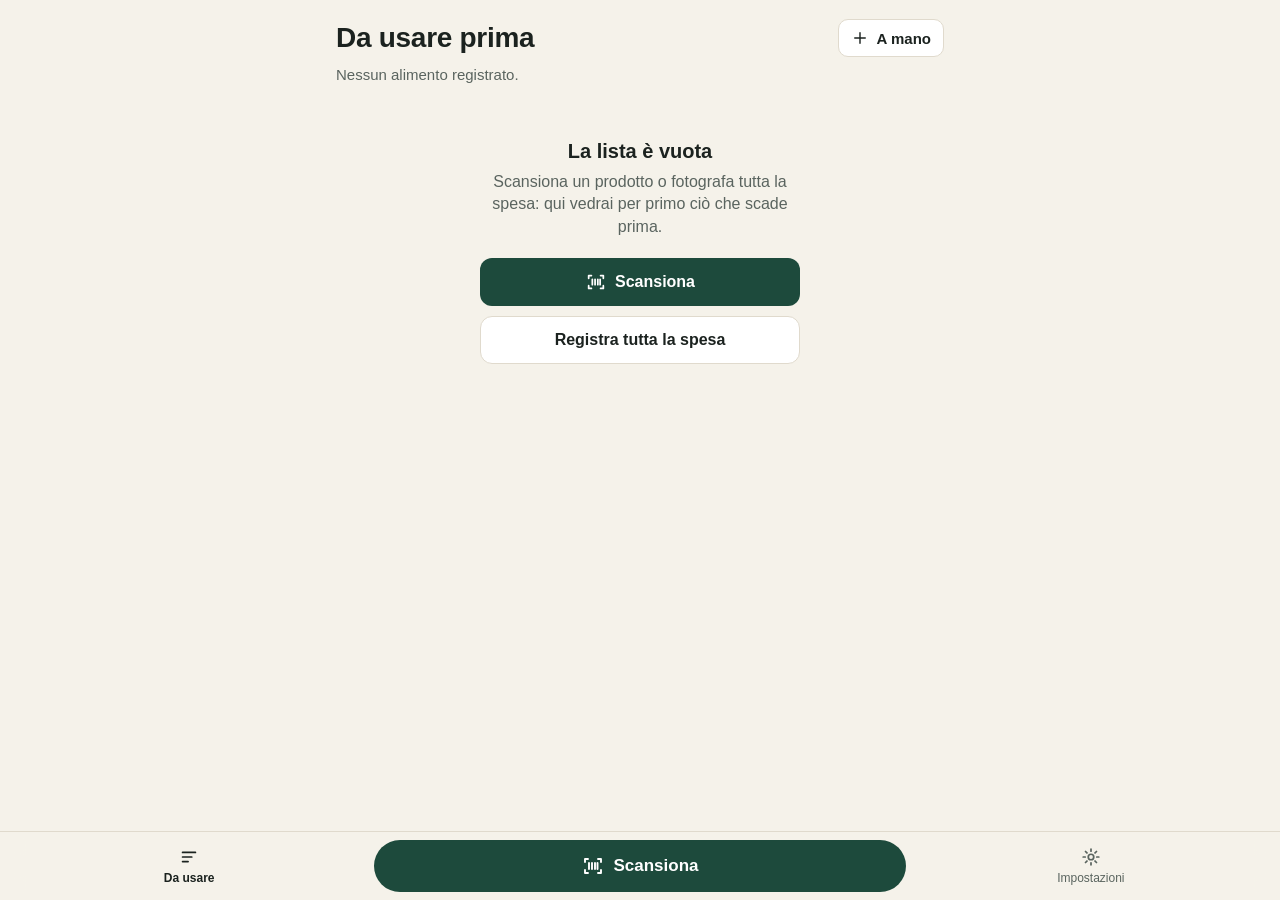
==== index.html @ 3508e8a2 "Turno: web app per le scadenze degli alimenti di casa PWA statica (HTML/CSS/JS, nessuna compilazione" ====
<!doctype html>
<html lang="it">
<head>
  <meta charset="utf-8">
  <meta name="viewport" content="width=device-width, initial-scale=1, viewport-fit=cover">
  <title>Turno</title>
  <meta name="description" content="Scadenze degli alimenti di casa: prima ciò che scade prima.">
  <meta name="theme-color" content="#f5f2ea" media="(prefers-color-scheme: light)">
  <meta name="theme-color" content="#141a17" media="(prefers-color-scheme: dark)">
  <meta name="apple-mobile-web-app-capable" content="yes">
  <meta name="mobile-web-app-capable" content="yes">
  <meta name="apple-mobile-web-app-status-bar-style" content="default">
  <meta name="apple-mobile-web-app-title" content="Turno">
  <meta name="format-detection" content="telephone=no">
  <link rel="manifest" href="manifest.webmanifest">
  <link rel="icon" href="icons/icon.svg" type="image/svg+xml">
  <link rel="icon" href="icons/favicon-64.png" type="image/png" sizes="64x64">
  <link rel="apple-touch-icon" href="icons/apple-touch-icon.png">
  <link rel="stylesheet" href="css/app.css">
  <script type="module" src="js/app.js"></script>
</head>
<body>
  <div id="net" class="net" hidden></div>
  <div id="update" class="update" role="status" hidden></div>
  <main id="view" class="view"></main>
  <nav id="tabbar" class="tabbar" aria-label="Navigazione"></nav>
  <div id="overlay" class="overlay"></div>
  <div id="toast" class="toast" aria-live="polite"></div>
  <noscript>Turno richiede JavaScript attivo.</noscript>
</body>
</html>
---- css/app.css ----
/* Turno — stile. Pochi colori, ognuno con un significato:
   rosso = scaduto / scade oggi · ambra = entro 3 giorni · verde = azioni · neutro = il resto. */
:root {
  --bg: #f5f2ea;
  --surface: #ffffff;
  --surface-2: #efebe1;
  --ink: #1b221f;
  --ink-2: #5a645f;
  --line: #e0dacd;
  --brand: #1d4a3c;
  --brand-hover: #163a2f;
  --brand-ink: #ffffff;
  --brand-soft: #e2ebe6;
  --red: #b3261e;
  --red-soft: #fbe8e6;
  --amber: #8a5200;
  --amber-soft: #fcefd5;
  --mark: #f0a24a;
  --radius: 14px;
  --tap: 48px;
  --safe-t: env(safe-area-inset-top, 0px);
  --safe-b: env(safe-area-inset-bottom, 0px);
  --tabbar-h: calc(68px + var(--safe-b));
  color-scheme: light dark;
}
@media (prefers-color-scheme: dark) {
  :root {
    --bg: #141a17; --surface: #1d2421; --surface-2: #252e2a; --ink: #eef1ee; --ink-2: #a7b2ac; --line: #33403a;
    --brand: #7cc4a6; --brand-hover: #95d4b9; --brand-ink: #0f1a15; --brand-soft: #22342c;
    --red: #ff8a7f; --red-soft: #3a1f1c; --amber: #f2b45c; --amber-soft: #3a2c14;
  }
}

* { box-sizing: border-box; }
html { -webkit-text-size-adjust: 100%; }
body {
  margin: 0; background: var(--bg); color: var(--ink);
  font: 16px/1.4 -apple-system, BlinkMacSystemFont, "SF Pro Text", "Segoe UI", Roboto, "Helvetica Neue", Arial, sans-serif;
  -webkit-tap-highlight-color: transparent;
  overscroll-behavior-y: none;
}
button, input, select { font: inherit; color: inherit; }
button { cursor: pointer; }
a { color: inherit; }
[hidden] { display: none !important; }
.ic { width: 22px; height: 22px; fill: none; stroke: currentColor; stroke-width: 1.9; stroke-linecap: round; stroke-linejoin: round; flex: none; }
.muted { color: var(--ink-2); }
.small { font-size: 14px; }
em { font-style: normal; color: var(--ink-2); }

/* ---------- Struttura ---------- */
.view { min-height: 100dvh; padding: calc(var(--safe-t) + 8px) 16px calc(var(--tabbar-h) + 24px); max-width: 640px; margin: 0 auto; }
body.is-full .view { padding: 0; max-width: none; }
body.is-full .tabbar { display: none; }

.top { padding: 8px 0 4px; }
.top-row { display: flex; align-items: center; gap: 8px; min-height: 44px; }
.top h1 { font-size: 28px; line-height: 1.15; margin: 0; flex: 1; letter-spacing: -0.01em; }
.summary { margin: 4px 0 0; color: var(--ink-2); font-size: 15px; }

.net { position: fixed; top: calc(var(--safe-t) + 6px); right: 12px; z-index: 50; background: var(--ink); color: var(--bg); font-size: 12px; font-weight: 600; padding: 3px 10px; border-radius: 99px; }
.update { position: fixed; left: 12px; right: 12px; bottom: calc(var(--tabbar-h) + 10px); z-index: 40; display: flex; gap: 12px; align-items: center; justify-content: space-between; background: var(--surface); border: 1px solid var(--line); border-radius: var(--radius); padding: 10px 12px; box-shadow: 0 6px 24px rgb(0 0 0 / .12); }

/* ---------- Barra in basso: Scansiona al centro, raggiungibile con il pollice ---------- */
.tabbar {
  position: fixed; left: 0; right: 0; bottom: 0; z-index: 20;
  display: grid; grid-template-columns: 1fr 1.5fr 1fr; align-items: center; gap: 8px;
  padding: 8px 12px calc(8px + var(--safe-b));
  background: var(--bg);
  background: color-mix(in srgb, var(--bg) 92%, transparent);
  -webkit-backdrop-filter: blur(12px); backdrop-filter: blur(12px);
  border-top: 1px solid var(--line);
}
.tab { display: flex; flex-direction: column; align-items: center; gap: 2px; text-decoration: none; font-size: 12px; color: var(--ink-2); min-height: var(--tap); justify-content: center; border-radius: 12px; }
.tab[aria-current="page"] { color: var(--ink); font-weight: 600; }
.tab-scan { flex-direction: row; gap: 8px; background: var(--brand); color: var(--brand-ink) !important; font-size: 17px; font-weight: 650; min-height: 52px; border-radius: 99px; }
.tab-scan .ic { width: 24px; height: 24px; }

/* ---------- Pulsanti ---------- */
.btn { display: inline-flex; align-items: center; justify-content: center; gap: 8px; min-height: var(--tap); padding: 0 18px; border-radius: 12px; border: 1px solid transparent; font-weight: 600; text-decoration: none; background: none; }
.btn-primary { background: var(--brand); color: var(--brand-ink); }
.btn-primary:active { background: var(--brand-hover); }
.btn-ghost { background: var(--surface); border-color: var(--line); color: var(--ink); }
.btn-danger { background: var(--red); color: #fff; }
.btn-danger-text { color: var(--red); }
.btn-small { min-height: 38px; padding: 0 12px; font-size: 15px; border-radius: 10px; }
.btn-small .ic { width: 18px; height: 18px; }
.btn-block { width: 100%; }
.btn:disabled { opacity: .45; }
.btn-row { display: flex; gap: 8px; flex-wrap: wrap; }
.icon-btn { width: 44px; height: 44px; display: inline-grid; place-items: center; border-radius: 12px; border: 0; background: none; flex: none; }
.icon-btn.on-dark { color: #fff; background: rgb(0 0 0 / .35); }

.chip { display: inline-flex; align-items: center; gap: 6px; min-height: 38px; padding: 0 14px; border-radius: 99px; border: 1px solid var(--line); background: var(--surface); font-size: 15px; white-space: nowrap; }
.chip[aria-selected="true"], .chip[aria-pressed="true"] { background: var(--ink); color: var(--bg); border-color: var(--ink); }
.chip-n { font-size: 12px; opacity: .7; font-variant-numeric: tabular-nums; }
.chip-sm { min-height: 32px; padding: 0 12px; font-size: 14px; }
.chips { display: flex; gap: 8px; overflow-x: auto; padding: 2px 0 4px; scrollbar-width: none; }
.chips::-webkit-scrollbar { display: none; }
.chips-sub { padding-top: 0; align-items: center; }
.chips-label { font-size: 13px; color: var(--ink-2); }

/* ---------- Banner e ricerca ---------- */
.banners { display: grid; gap: 8px; margin: 12px 0 4px; }
.banners:empty { display: none; }
.banner { display: flex; align-items: center; justify-content: space-between; gap: 12px; min-height: 52px; padding: 10px 14px; border-radius: var(--radius); border: 1.5px dashed var(--ink-2); background: var(--surface); text-align: left; }
.banner-strong { border: 1.5px solid var(--brand); background: var(--brand-soft); }
.banner-go { font-weight: 650; color: var(--brand); white-space: nowrap; }
.tools { position: sticky; top: 0; z-index: 5; background: var(--bg); padding: calc(var(--safe-t) * 0) 0 4px; margin: 8px -16px 0; padding-left: 16px; padding-right: 16px; }
.search { display: flex; align-items: center; gap: 8px; background: var(--surface); border: 1px solid var(--line); border-radius: 12px; padding: 0 12px; margin: 4px 0 8px; }
.search .ic { color: var(--ink-2); width: 20px; height: 20px; }
.search-in { border: 0 !important; background: none !important; padding-left: 0 !important; }

/* ---------- Lista ---------- */
.sec { margin-top: 14px; }
.sec-title { font-size: 13px; text-transform: uppercase; letter-spacing: .06em; color: var(--ink-2); margin: 0 0 6px 2px; display: flex; gap: 8px; align-items: baseline; }
.sec-n { font-variant-numeric: tabular-nums; font-weight: 500; }
.sec-expired .sec-title, .sec-today .sec-title { color: var(--red); }
.sec-soon .sec-title { color: var(--amber); }
.rows { list-style: none; margin: 0; padding: 0; display: grid; gap: 6px; }
.row { display: flex; align-items: stretch; background: var(--surface); border-radius: var(--radius); border: 1px solid var(--line); overflow: hidden; position: relative; }
.row::before { content: ""; position: absolute; left: 0; top: 0; bottom: 0; width: 4px; background: transparent; }
.lv-expired::before, .lv-today::before { background: var(--red); }
.lv-soon::before { background: var(--mark); }
.row-main { flex: 1; display: flex; gap: 12px; align-items: center; padding: 10px 6px 10px 14px; text-decoration: none; min-width: 0; min-height: 64px; }
.when { width: 74px; flex: none; display: flex; flex-direction: column; line-height: 1.15; }
.when-big { font-weight: 700; font-size: 16px; font-variant-numeric: tabular-nums; }
.when-small { font-size: 13px; color: var(--ink-2); font-variant-numeric: tabular-nums; }
.lv-expired .when-big, .lv-today .when-big { color: var(--red); }
.lv-soon .when-big { color: var(--amber); }
.lv-none .when-big { color: var(--ink-2); }
.what { display: flex; flex-direction: column; min-width: 0; gap: 2px; flex: 1; }
.name { font-weight: 600; font-size: 17px; overflow: hidden; text-overflow: ellipsis; white-space: nowrap; }
.meta { font-size: 13px; color: var(--ink-2); overflow: hidden; text-overflow: ellipsis; white-space: nowrap; }
.tag { align-self: flex-start; font-size: 12px; font-weight: 600; border-radius: 6px; padding: 1px 6px; margin-top: 2px; }
.tag-todo { border: 1px dashed var(--ink-2); color: var(--ink-2); }
.is-incomplete { border-style: dashed; }
.eat { flex: none; width: 74px; display: flex; flex-direction: column; align-items: center; justify-content: center; gap: 2px; border: 0; border-left: 1px solid var(--line); background: var(--surface); color: var(--brand); font-size: 11px; font-weight: 650; }
.eat .ic { width: 24px; height: 24px; }
.eat:active { background: var(--brand-soft); }
.eat:disabled { opacity: .4; }
.eat-alt { width: 84px; }

.empty { text-align: center; padding: 48px 16px; }
.empty-title { font-size: 20px; font-weight: 700; margin: 0 0 6px; }
.empty-text { color: var(--ink-2); margin: 0 auto 20px; max-width: 34ch; }
.empty-text.pad { padding: 24px 0; }
.empty-actions { display: grid; gap: 10px; max-width: 320px; margin: 0 auto; }
.hint { color: var(--ink-2); font-size: 14px; margin: 10px 2px; }

/* ---------- Moduli ---------- */
.page { display: grid; gap: 14px; margin-top: 8px; }
.form { display: grid; gap: 16px; }
.form-compact { gap: 12px; }
.field { display: grid; gap: 6px; }
.field-row { display: flex; gap: 12px; align-items: end; }
.grow { flex: 1; display: grid; gap: 6px; min-width: 0; }
.flabel { font-size: 13px; font-weight: 600; color: var(--ink-2); text-transform: uppercase; letter-spacing: .04em; }
.in { width: 100%; min-height: var(--tap); border: 1px solid var(--line); border-radius: 12px; background: var(--surface); padding: 0 12px; font-size: 17px; }
.in:focus, .dp-in:focus { outline: 2px solid var(--brand); outline-offset: 1px; border-color: transparent; }
.in-sm { font-size: 16px; }
.in-xs { width: 64px; text-align: center; font-size: 17px; }
.in-big { font-size: 24px; letter-spacing: .04em; font-variant-numeric: tabular-nums; text-align: center; }
.in-row { min-height: 40px; border-color: transparent; background: none; padding: 0; font-weight: 600; }
.in-row:focus { background: var(--surface-2); padding: 0 8px; }
select.in { appearance: none; -webkit-appearance: none; padding-right: 28px; background-image: linear-gradient(45deg, transparent 50%, var(--ink-2) 50%), linear-gradient(135deg, var(--ink-2) 50%, transparent 50%); background-position: calc(100% - 16px) 50%, calc(100% - 11px) 50%; background-size: 5px 5px; background-repeat: no-repeat; width: auto; }
.form-err { color: var(--red); font-size: 14px; margin: 0; min-height: 0; }
.form-err:empty { display: none; }

.datef { border: 0; padding: 0; margin: 0; display: grid; gap: 8px; min-width: 0; }
.datef legend { padding: 0; margin-bottom: 6px; }
.dparts { display: flex; align-items: flex-end; gap: 6px; }
.dp { display: grid; gap: 2px; }
.dp-lab { font-size: 12px; color: var(--ink-2); text-align: center; }
.dp-in { width: 3.4ch; min-height: 56px; border: 1.5px solid var(--line); border-radius: 12px; background: var(--surface); text-align: center; font-size: 26px; font-weight: 650; font-variant-numeric: tabular-nums; padding: 0; box-sizing: content-box; padding: 0 8px; }
.dp-y { width: 4.4ch; }
.dp-sep { font-size: 24px; color: var(--ink-2); padding-bottom: 12px; }
.from-ocr .dp-in { border-color: var(--brand); background: var(--brand-soft); }
.has-error .dp-in { border-color: var(--red); }
.is-nodate .dparts { opacity: .4; }
.dnote { margin: 0; font-size: 14px; color: var(--ink-2); }
.dnote.is-error { color: var(--red); font-weight: 600; }
.dnote.is-warn { color: var(--amber); font-weight: 600; }
.row-end { display: flex; justify-content: flex-end; }
.row-start { display: flex; }
.chip-toggle[aria-pressed="true"] { background: var(--ink); color: var(--bg); }

.seg { display: flex; background: var(--surface-2); border-radius: 12px; padding: 3px; gap: 3px; }
.seg-btn { flex: 1; min-height: 42px; border: 0; border-radius: 9px; background: none; font-size: 15px; font-weight: 600; color: var(--ink-2); padding: 0 6px; }
.seg-btn[aria-checked="true"] { background: var(--surface); color: var(--ink); box-shadow: 0 1px 3px rgb(0 0 0 / .12); }
.seg.is-disabled { opacity: .5; pointer-events: none; }

.qty { display: flex; align-items: center; border: 1px solid var(--line); border-radius: 12px; background: var(--surface); }
.qty-btn { width: 44px; height: 46px; border: 0; background: none; display: grid; place-items: center; }
.qty-val { min-width: 2ch; text-align: center; font-weight: 700; font-size: 18px; font-variant-numeric: tabular-nums; }
.openbox { display: grid; gap: 10px; margin-top: 10px; }
.inline { display: flex; align-items: center; gap: 8px; flex-wrap: wrap; }
.inline .in-sm { width: auto; }
.page-actions { position: sticky; bottom: calc(var(--tabbar-h) + 8px); display: grid; gap: 8px; margin-top: 18px; padding-top: 8px; background: linear-gradient(transparent, var(--bg) 30%); }
.page-more { display: grid; gap: 8px; margin-top: 24px; }
.page-more .btn { justify-content: flex-start; }

/* ---------- Impostazioni ---------- */
.card { background: var(--surface); border: 1px solid var(--line); border-radius: var(--radius); padding: 14px; margin-top: 14px; display: grid; gap: 10px; }
.card-title { font-size: 17px; margin: 0; }
.card p { margin: 0; }
.set-row { display: flex; justify-content: space-between; align-items: center; gap: 12px; min-height: 44px; }
.set-name { font-weight: 600; }
.set-side { display: flex; align-items: center; gap: 8px; flex: none; }
.res-status { font-size: 14px; font-weight: 600; }
.st-ready { color: var(--brand); }
.st-error { color: var(--red); }
.switch { width: 24px; height: 24px; accent-color: var(--brand); }
.stats { display: grid; grid-template-columns: 1fr auto; gap: 4px 12px; margin: 0; font-size: 15px; }
.stats dd { margin: 0; font-weight: 650; text-align: right; font-variant-numeric: tabular-nums; }

/* ---------- Toast e sheet ---------- */
.toast { position: fixed; left: 12px; right: 12px; bottom: calc(var(--tabbar-h) + 10px); z-index: 80; display: flex; justify-content: center; pointer-events: none; opacity: 0; visibility: hidden; transform: translateY(8px); transition: opacity .15s, transform .15s, visibility 0s .15s; }
body.is-full .toast { bottom: auto; top: calc(var(--safe-t) + 64px); transform: translateY(-8px); }
body.is-full .toast.show { transform: none; }
.toast.show { opacity: 1; visibility: visible; transform: none; transition: opacity .15s, transform .15s; }
.toast-box { pointer-events: auto; display: flex; align-items: center; gap: 12px; background: var(--ink); color: var(--bg); border-radius: 14px; padding: 6px 6px 6px 16px; min-height: 52px; max-width: 520px; width: 100%; box-shadow: 0 8px 28px rgb(0 0 0 / .25); }
.toast-msg { flex: 1; font-size: 15px; }
.toast-act { min-height: 42px; padding: 0 14px; border: 0; border-radius: 10px; background: var(--bg); color: var(--ink); font-weight: 700; }

.overlay { position: fixed; inset: 0; z-index: 60; pointer-events: none; }
.sheet-wrap { position: absolute; inset: 0; pointer-events: auto; }
.sheet-backdrop { position: absolute; inset: 0; background: rgb(0 0 0 / .35); opacity: 0; transition: opacity .16s; }
.sheet { position: absolute; left: 0; right: 0; bottom: 0; max-height: 88dvh; overflow-y: auto; -webkit-overflow-scrolling: touch;
  background: var(--bg); color: var(--ink); border-radius: 20px 20px 0 0; padding: 16px 16px calc(16px + var(--safe-b));
  transform: translateY(24px); opacity: 0; transition: transform .16s ease-out, opacity .16s; max-width: 640px; margin: 0 auto; display: grid; gap: 12px; }
.sheet-tall { max-height: 92dvh; }
.sheet-wrap.open .sheet-backdrop { opacity: 1; }
.sheet-wrap.open .sheet { transform: none; opacity: 1; }
.sheet-wrap.closing .sheet { transform: translateY(24px); opacity: 0; }
.sheet-wrap.closing .sheet-backdrop { opacity: 0; }
.sheet-head { display: flex; align-items: center; gap: 8px; }
.sheet-title { font-size: 20px; margin: 0; flex: 1; }
.sheet-text { margin: 0; color: var(--ink-2); }
.sheet-actions { display: grid; gap: 8px; margin-top: 4px; }
.sheet-actions.sticky { position: sticky; bottom: calc(-16px - var(--safe-b)); background: var(--bg); padding: 8px 0 calc(8px + var(--safe-b)); margin-bottom: calc(-16px - var(--safe-b)); }

.choices { display: grid; gap: 8px; }
.choice { display: grid; grid-template-columns: auto 1fr; gap: 2px 12px; text-align: left; padding: 12px 14px; border-radius: var(--radius); border: 1.5px solid var(--line); background: var(--surface); }
.choice.is-top { border-color: var(--brand); }
.choice-date { font-size: 22px; font-weight: 700; font-variant-numeric: tabular-nums; grid-row: span 2; align-self: center; }
.choice-kind { font-weight: 600; }
.choice-ctx { font: 13px/1.3 ui-monospace, "SF Mono", Menlo, monospace; color: var(--ink-2); overflow-wrap: anywhere; }

/* ---------- Scanner ---------- */
.scanner { position: fixed; inset: 0; background: #000; color: #fff; z-index: 30; overflow: hidden; }
.scan-stage { position: absolute; inset: 0; }
.scan-video, .scan-still { position: absolute; inset: 0; width: 100%; height: 100%; object-fit: cover; }
.scan-still { background: #000; }
.scan-frame { position: absolute; left: 50%; top: 42%; transform: translate(-50%, -50%); border-radius: 16px; box-shadow: 0 0 0 200vmax rgb(0 0 0 / .45); border: 2.5px solid #fff; transition: width .2s, height .2s; }
.scan-frame[data-mode="barcode"] { width: min(80vw, 360px); height: 150px; }
.scan-frame[data-mode="date"] { width: min(88vw, 420px); height: 96px; border-color: var(--mark); }
.scan-frame[data-mode="photo"] { width: calc(100vw - 32px); height: 64dvh; top: 46%; box-shadow: 0 0 0 200vmax rgb(0 0 0 / .2); border-style: dashed; border-color: rgb(255 255 255 / .7); }
.scan-line { position: absolute; left: 10%; right: 10%; top: 50%; height: 2px; background: rgb(255 255 255 / .6); }
.scan-frame[data-mode="date"] .scan-line, .scan-frame[data-mode="photo"] .scan-line { display: none; }
.scan-top { position: absolute; top: 0; left: 0; right: 0; padding: calc(var(--safe-t) + 8px) 10px 8px; display: flex; align-items: flex-start; gap: 8px; background: linear-gradient(rgb(0 0 0 / .55), transparent); }
.scan-title { flex: 1; min-width: 0; padding-top: 4px; }
.steps { display: flex; gap: 8px; align-items: center; font-size: 15px; flex-wrap: wrap; }
.step { opacity: .6; font-weight: 600; }
.step.is-on { opacity: 1; background: rgb(255 255 255 / .18); padding: 3px 10px; border-radius: 99px; }
.step-sep { opacity: .5; }
.step-count { margin-left: auto; font-size: 13px; opacity: .85; }
.prod-chip { display: grid; gap: 2px; }
.prod-name { font-weight: 700; font-size: 17px; overflow: hidden; text-overflow: ellipsis; white-space: nowrap; }
.prod-note { font-size: 13px; opacity: .85; }
.qhead { display: grid; gap: 8px; }
.qbar { height: 4px; background: rgb(255 255 255 / .25); border-radius: 4px; overflow: hidden; }
.qbar span { display: block; height: 100%; background: var(--mark); }
.qline { display: flex; align-items: center; gap: 10px; min-width: 0; }
.qpos { font-variant-numeric: tabular-nums; opacity: .85; flex: none; }
.qline .prod-name { flex: 1; min-width: 0; }
.scan-mid { position: absolute; left: 16px; right: 16px; top: calc(42% + 90px); display: grid; gap: 8px; justify-items: center; text-align: center; pointer-events: none; }
.scan-msg { font-size: 16px; font-weight: 600; text-shadow: 0 1px 4px rgb(0 0 0 / .7); max-width: 34ch; }
.scan-msg.is-warn { background: rgb(0 0 0 / .6); padding: 8px 12px; border-radius: 12px; color: #ffd79a; }
.scan-msg.is-ok { color: #b8f0d4; }
.scan-msg.is-busy::after { content: ""; display: inline-block; width: 12px; height: 12px; margin-left: 8px; border: 2px solid #fff; border-right-color: transparent; border-radius: 50%; animation: spin .8s linear infinite; vertical-align: -1px; }
@keyframes spin { to { transform: rotate(360deg); } }
.res-pill { font-size: 13px; background: rgb(0 0 0 / .6); padding: 4px 10px; border-radius: 99px; }
.res-pill.is-warn { color: #ffd79a; }
.scan-bottom { position: absolute; left: 0; right: 0; bottom: 0; padding: 16px 12px calc(16px + var(--safe-b)); background: linear-gradient(transparent, rgb(0 0 0 / .65) 35%); }
.scan-actions { display: flex; align-items: center; justify-content: space-between; gap: 10px; flex-wrap: wrap; }
.scan-actions:has(> .shutter) { display: grid; grid-template-columns: 1fr auto 1fr; }
.scan-actions:has(> .shutter) > .pill:first-child { justify-self: start; }
.scan-actions:has(> .shutter) > .pill:last-of-type { justify-self: end; }
.pill { display: inline-flex; align-items: center; gap: 6px; min-height: 46px; padding: 0 14px; border-radius: 99px; border: 0; background: rgb(255 255 255 / .16); color: #fff; font-weight: 600; font-size: 15px; -webkit-backdrop-filter: blur(8px); backdrop-filter: blur(8px); }
.pill .ic { width: 20px; height: 20px; }
.pill-primary { background: #fff; color: #111; }
.pill-sm { min-height: 32px; padding: 0 12px; font-size: 14px; flex: none; }
.shutter { width: 78px; height: 78px; border-radius: 50%; border: 4px solid #fff; background: none; padding: 5px; display: grid; }
.shutter span { border-radius: 50%; background: #fff; }
.shutter:active span { transform: scale(.92); }
.shutter:disabled { opacity: .35; }
.shutter.is-busy span { background: var(--mark); animation: pulse 1s ease-in-out infinite; }
@keyframes pulse { 50% { opacity: .5; } }
.scan-fallback { position: absolute; left: 20px; right: 20px; top: 28%; text-align: center; display: grid; gap: 8px; }
.fb-title { font-size: 20px; font-weight: 700; margin: 0; }
.fb-text { margin: 0; opacity: .85; }
.scan-overlay { position: absolute; inset: 0; pointer-events: none; z-index: 5; }
.scan-overlay .sheet { color: var(--ink); }
.fs-host { position: fixed; inset: 0; z-index: 35; }

/* ---------- Spesa intera ---------- */
.photo-wrap { position: relative; margin: 10px 0 0; border-radius: var(--radius); overflow: hidden; background: #000; }
.photo-wrap img { display: block; width: 100%; max-height: 42dvh; object-fit: contain; }
.mark { position: absolute; transform: translate(-50%, -50%); min-width: 26px; height: 26px; padding: 0 6px; border-radius: 99px; background: var(--mark); color: #111; font-weight: 800; font-size: 14px; display: grid; place-items: center; box-shadow: 0 0 0 2px #111; }
.mark.is-sel { background: #fff; }
.rows-batch { margin-bottom: 12px; }
.brow { align-items: center; padding: 6px 4px 6px 8px; gap: 8px; }
.sel { width: 40px; height: 40px; border-radius: 10px; border: 2px solid var(--line); background: var(--surface); display: grid; place-items: center; flex: none; font-weight: 800; font-variant-numeric: tabular-nums; }
.sel[aria-checked="true"] { background: var(--ink); color: var(--bg); border-color: var(--ink); }
.brow.is-sel { border-color: var(--ink); }
.add-row { display: flex; gap: 8px; flex-wrap: wrap; margin-bottom: 16px; }
.footer-bar { position: sticky; bottom: 0; margin: 0 -16px; padding: 12px 16px calc(12px + var(--safe-b)); background: var(--bg); border-top: 1px solid var(--line); display: grid; gap: 10px; }
.assign { display: grid; gap: 6px; }
.assign-head { display: flex; justify-content: space-between; align-items: center; }
.sel-info { font-weight: 600; font-size: 15px; }
.assign-label { font-size: 13px; color: var(--ink-2); }
body.is-full .view > .top, body.is-full .view > .hint, body.is-full .view > .rows, body.is-full .view > .add-row, body.is-full .view > .photo-wrap, body.is-full .view > .done { margin-left: 16px; margin-right: 16px; }
body.is-full .view > .top { padding-top: calc(var(--safe-t) + 8px); }
body.is-full .view > .footer-bar { margin: 0; }
.done { text-align: center; padding: calc(var(--safe-t) + 64px) 16px 32px; }
.done h1 { margin: 0 0 8px; }

@media (prefers-reduced-motion: reduce) { * { transition: none !important; animation: none !important; } }
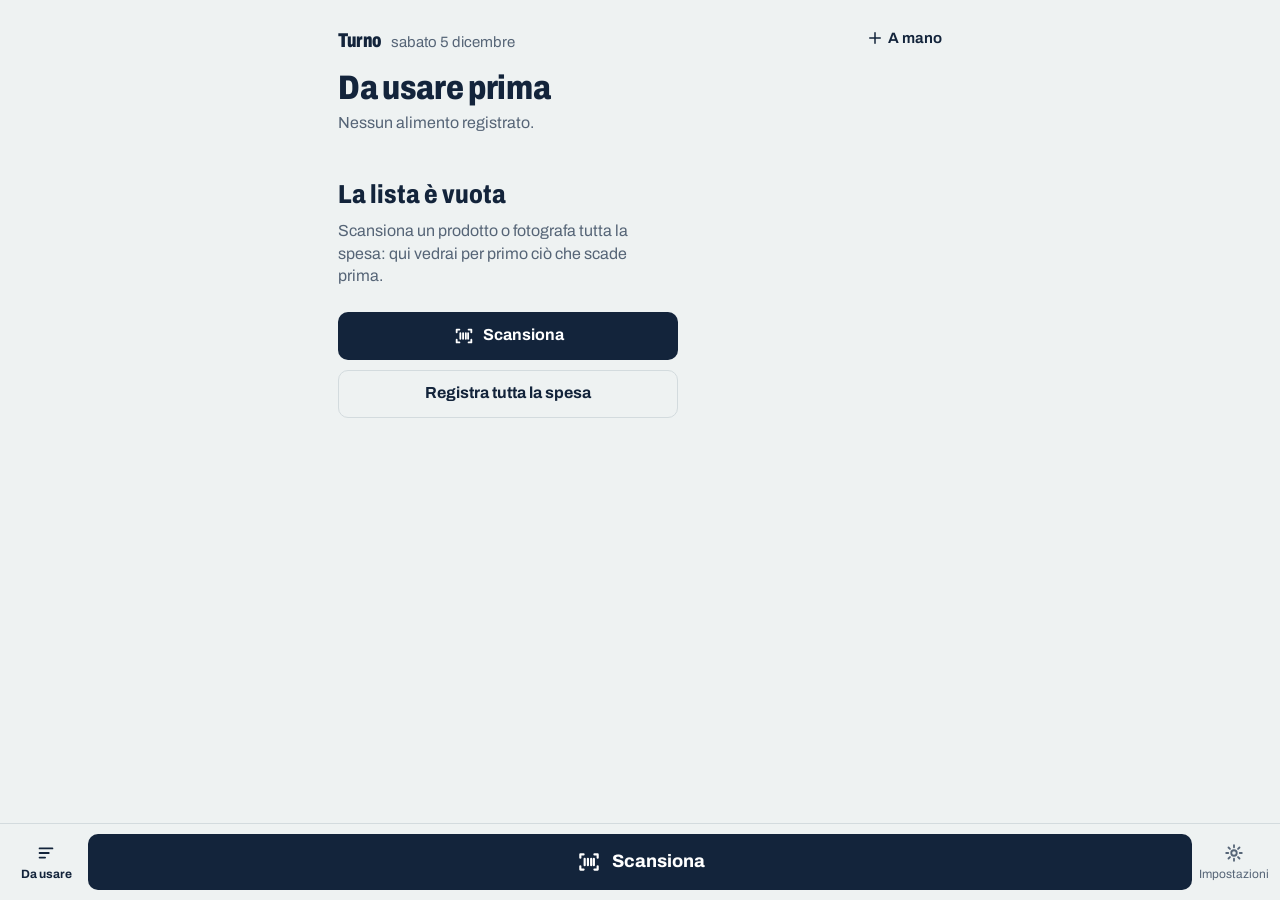
==== commit c9704b52: "Lettura date più affidabile e nuova identità visiva OCR: ogni foto viene letta con più filtri (contr" ====
--- a/index.html
+++ b/index.html
@@ -5,17 +5,17 @@
   <meta name="viewport" content="width=device-width, initial-scale=1, viewport-fit=cover">
   <title>Turno</title>
   <meta name="description" content="Scadenze degli alimenti di casa: prima ciò che scade prima.">
-  <meta name="theme-color" content="#f5f2ea" media="(prefers-color-scheme: light)">
-  <meta name="theme-color" content="#141a17" media="(prefers-color-scheme: dark)">
+  <meta name="theme-color" content="#eef2f2" media="(prefers-color-scheme: light)">
+  <meta name="theme-color" content="#0e1622" media="(prefers-color-scheme: dark)">
   <meta name="apple-mobile-web-app-capable" content="yes">
   <meta name="mobile-web-app-capable" content="yes">
   <meta name="apple-mobile-web-app-status-bar-style" content="default">
   <meta name="apple-mobile-web-app-title" content="Turno">
   <meta name="format-detection" content="telephone=no">
   <link rel="manifest" href="manifest.webmanifest">
-  <link rel="icon" href="icons/icon.svg" type="image/svg+xml">
   <link rel="icon" href="icons/favicon-64.png" type="image/png" sizes="64x64">
   <link rel="apple-touch-icon" href="icons/apple-touch-icon.png">
+  <link rel="preload" href="fonts/archivo.woff2" as="font" type="font/woff2" crossorigin>
   <link rel="stylesheet" href="css/app.css">
   <script type="module" src="js/app.js"></script>
 </head>
--- a/css/app.css
+++ b/css/app.css
@@ -1,33 +1,43 @@
-/* Turno — stile. Pochi colori, ognuno con un significato:
-   rosso = scaduto / scade oggi · ambra = entro 3 giorni · verde = azioni · neutro = il resto. */
+/* Turno — stile.
+   Idea: il frigo e i bollini del supermercato. Fondo freddo come l'interno del frigo, inchiostro blu notte,
+   e un solo elemento forte: la data come bollino (rosso = scaduto o scade oggi, giallo = entro 3 giorni).
+   Un'unica famiglia (Archivo) usata in due larghezze: stretta e pesante per le date, normale per il testo. */
+@font-face {
+  font-family: "Archivo";
+  src: url("../fonts/archivo.woff2") format("woff2-variations"), url("../fonts/archivo.woff2") format("woff2");
+  font-weight: 100 900;
+  font-stretch: 62% 125%;
+  font-display: swap;
+}
+
 :root {
-  --bg: #f5f2ea;
+  --bg: #eef2f2;
   --surface: #ffffff;
-  --surface-2: #efebe1;
-  --ink: #1b221f;
-  --ink-2: #5a645f;
-  --line: #e0dacd;
-  --brand: #1d4a3c;
-  --brand-hover: #163a2f;
-  --brand-ink: #ffffff;
-  --brand-soft: #e2ebe6;
-  --red: #b3261e;
-  --red-soft: #fbe8e6;
-  --amber: #8a5200;
-  --amber-soft: #fcefd5;
-  --mark: #f0a24a;
-  --radius: 14px;
+  --sunk: #e3e9ea;
+  --ink: #13243b;
+  --ink-2: #566577;
+  --line: #d3dbde;
+  --action: #13243b;
+  --action-ink: #ffffff;
+  --red: #d4261d;
+  --red-ink: #ffffff;
+  --yellow: #ffd23f;
+  --yellow-ink: #13243b;
+  --ok: #1f6b4f;
+  --r-sm: 6px;
+  --r-md: 10px;
+  --r-lg: 22px;
   --tap: 48px;
   --safe-t: env(safe-area-inset-top, 0px);
   --safe-b: env(safe-area-inset-bottom, 0px);
-  --tabbar-h: calc(68px + var(--safe-b));
+  --tabbar-h: calc(72px + var(--safe-b));
+  --narrow: 72%;
   color-scheme: light dark;
 }
 @media (prefers-color-scheme: dark) {
   :root {
-    --bg: #141a17; --surface: #1d2421; --surface-2: #252e2a; --ink: #eef1ee; --ink-2: #a7b2ac; --line: #33403a;
-    --brand: #7cc4a6; --brand-hover: #95d4b9; --brand-ink: #0f1a15; --brand-soft: #22342c;
-    --red: #ff8a7f; --red-soft: #3a1f1c; --amber: #f2b45c; --amber-soft: #3a2c14;
+    --bg: #0e1622; --surface: #16212f; --sunk: #1d2a3a; --ink: #e8edf2; --ink-2: #9aa8b6; --line: #2a3a4c;
+    --action: #e8edf2; --action-ink: #0e1622; --red: #ff4b40; --yellow: #ffd23f; --ok: #6fd0a6;
   }
 }
 
@@ -35,7 +45,8 @@
 html { -webkit-text-size-adjust: 100%; }
 body {
   margin: 0; background: var(--bg); color: var(--ink);
-  font: 16px/1.4 -apple-system, BlinkMacSystemFont, "SF Pro Text", "Segoe UI", Roboto, "Helvetica Neue", Arial, sans-serif;
+  font-family: "Archivo", -apple-system, BlinkMacSystemFont, "Helvetica Neue", Arial, sans-serif;
+  font-size: 16px; line-height: 1.4; font-stretch: 100%;
   -webkit-tap-highlight-color: transparent;
   overscroll-behavior-y: none;
 }
@@ -43,191 +54,202 @@
 button { cursor: pointer; }
 a { color: inherit; }
 [hidden] { display: none !important; }
-.ic { width: 22px; height: 22px; fill: none; stroke: currentColor; stroke-width: 1.9; stroke-linecap: round; stroke-linejoin: round; flex: none; }
+:focus-visible { outline: 3px solid var(--ink); outline-offset: 2px; }
+.ic { width: 22px; height: 22px; fill: none; stroke: currentColor; stroke-width: 2; stroke-linecap: round; stroke-linejoin: round; flex: none; }
 .muted { color: var(--ink-2); }
 .small { font-size: 14px; }
 em { font-style: normal; color: var(--ink-2); }
 
 /* ---------- Struttura ---------- */
-.view { min-height: 100dvh; padding: calc(var(--safe-t) + 8px) 16px calc(var(--tabbar-h) + 24px); max-width: 640px; margin: 0 auto; }
+.view { min-height: 100dvh; padding: calc(var(--safe-t) + 10px) 18px calc(var(--tabbar-h) + 28px); max-width: 640px; margin: 0 auto; }
 body.is-full .view { padding: 0; max-width: none; }
 body.is-full .tabbar { display: none; }
 
-.top { padding: 8px 0 4px; }
-.top-row { display: flex; align-items: center; gap: 8px; min-height: 44px; }
-.top h1 { font-size: 28px; line-height: 1.15; margin: 0; flex: 1; letter-spacing: -0.01em; }
-.summary { margin: 4px 0 0; color: var(--ink-2); font-size: 15px; }
-
-.net { position: fixed; top: calc(var(--safe-t) + 6px); right: 12px; z-index: 50; background: var(--ink); color: var(--bg); font-size: 12px; font-weight: 600; padding: 3px 10px; border-radius: 99px; }
-.update { position: fixed; left: 12px; right: 12px; bottom: calc(var(--tabbar-h) + 10px); z-index: 40; display: flex; gap: 12px; align-items: center; justify-content: space-between; background: var(--surface); border: 1px solid var(--line); border-radius: var(--radius); padding: 10px 12px; box-shadow: 0 6px 24px rgb(0 0 0 / .12); }
-
-/* ---------- Barra in basso: Scansiona al centro, raggiungibile con il pollice ---------- */
+.top { padding: 6px 0 2px; }
+.top-row { display: flex; align-items: center; gap: 6px; min-height: 44px; }
+.top h1 { font-size: 34px; line-height: 1.05; margin: 0; flex: 1; font-weight: 820; font-stretch: 82%; letter-spacing: -0.01em; }
+.top-row h1 { font-size: 28px; }
+.summary { margin: 6px 0 0; color: var(--ink-2); font-size: 16px; }
+.brandrow { display: flex; align-items: baseline; gap: 10px; min-height: 40px; }
+.wordmark { font-weight: 850; font-stretch: 70%; font-size: 20px; letter-spacing: .01em; }
+.today { color: var(--ink-2); font-size: 15px; flex: 1; }
+.top-home h1 { margin-top: 10px; }
+.link-btn { display: inline-flex; align-items: center; gap: 4px; border: 0; background: none; padding: 8px 0 8px 8px; font-weight: 650; font-size: 15px; color: var(--ink); min-height: 44px; }
+.link-btn .ic { width: 18px; height: 18px; }
+
+body.is-full .net { display: none; }
+.net { position: fixed; top: calc(var(--safe-t) + 6px); right: 12px; z-index: 50; background: var(--ink); color: var(--bg); font-size: 13px; font-weight: 650; padding: 3px 10px; border-radius: var(--r-sm); }
+.update { position: fixed; left: 12px; right: 12px; bottom: calc(var(--tabbar-h) + 10px); z-index: 40; display: flex; gap: 12px; align-items: center; justify-content: space-between; background: var(--surface); border: 1.5px solid var(--ink); border-radius: var(--r-md); padding: 10px 12px; }
+
+/* ---------- Barra in basso: Scansiona largo, sotto il pollice ---------- */
 .tabbar {
   position: fixed; left: 0; right: 0; bottom: 0; z-index: 20;
-  display: grid; grid-template-columns: 1fr 1.5fr 1fr; align-items: center; gap: 8px;
-  padding: 8px 12px calc(8px + var(--safe-b));
+  display: grid; grid-template-columns: 64px 1fr 64px; align-items: center; gap: 10px;
+  padding: 10px 14px calc(10px + var(--safe-b));
   background: var(--bg);
-  background: color-mix(in srgb, var(--bg) 92%, transparent);
-  -webkit-backdrop-filter: blur(12px); backdrop-filter: blur(12px);
   border-top: 1px solid var(--line);
 }
-.tab { display: flex; flex-direction: column; align-items: center; gap: 2px; text-decoration: none; font-size: 12px; color: var(--ink-2); min-height: var(--tap); justify-content: center; border-radius: 12px; }
-.tab[aria-current="page"] { color: var(--ink); font-weight: 600; }
-.tab-scan { flex-direction: row; gap: 8px; background: var(--brand); color: var(--brand-ink) !important; font-size: 17px; font-weight: 650; min-height: 52px; border-radius: 99px; }
-.tab-scan .ic { width: 24px; height: 24px; }
+.tab { display: flex; flex-direction: column; align-items: center; gap: 2px; text-decoration: none; font-size: 12px; color: var(--ink-2); min-height: var(--tap); justify-content: center; }
+.tab[aria-current="page"] { color: var(--ink); font-weight: 700; }
+.tab-scan { flex-direction: row; gap: 10px; background: var(--action); color: var(--action-ink) !important; font-size: 18px; font-weight: 750; min-height: 56px; border-radius: var(--r-md); }
+.tab-scan .ic { width: 26px; height: 26px; }
 
 /* ---------- Pulsanti ---------- */
-.btn { display: inline-flex; align-items: center; justify-content: center; gap: 8px; min-height: var(--tap); padding: 0 18px; border-radius: 12px; border: 1px solid transparent; font-weight: 600; text-decoration: none; background: none; }
-.btn-primary { background: var(--brand); color: var(--brand-ink); }
-.btn-primary:active { background: var(--brand-hover); }
-.btn-ghost { background: var(--surface); border-color: var(--line); color: var(--ink); }
-.btn-danger { background: var(--red); color: #fff; }
+.btn { display: inline-flex; align-items: center; justify-content: center; gap: 8px; min-height: var(--tap); padding: 0 18px; border-radius: var(--r-md); border: 1.5px solid transparent; font-weight: 700; text-decoration: none; background: none; }
+.btn-primary { background: var(--action); color: var(--action-ink); }
+.btn-primary:active { opacity: .85; }
+.btn-ghost { background: transparent; border-color: var(--line); color: var(--ink); }
+.btn-danger { background: var(--red); color: var(--red-ink); }
 .btn-danger-text { color: var(--red); }
-.btn-small { min-height: 38px; padding: 0 12px; font-size: 15px; border-radius: 10px; }
+.btn-small { min-height: 38px; padding: 0 12px; font-size: 15px; }
 .btn-small .ic { width: 18px; height: 18px; }
 .btn-block { width: 100%; }
-.btn:disabled { opacity: .45; }
+.btn:disabled { opacity: .4; }
 .btn-row { display: flex; gap: 8px; flex-wrap: wrap; }
-.icon-btn { width: 44px; height: 44px; display: inline-grid; place-items: center; border-radius: 12px; border: 0; background: none; flex: none; }
-.icon-btn.on-dark { color: #fff; background: rgb(0 0 0 / .35); }
-
-.chip { display: inline-flex; align-items: center; gap: 6px; min-height: 38px; padding: 0 14px; border-radius: 99px; border: 1px solid var(--line); background: var(--surface); font-size: 15px; white-space: nowrap; }
-.chip[aria-selected="true"], .chip[aria-pressed="true"] { background: var(--ink); color: var(--bg); border-color: var(--ink); }
-.chip-n { font-size: 12px; opacity: .7; font-variant-numeric: tabular-nums; }
-.chip-sm { min-height: 32px; padding: 0 12px; font-size: 14px; }
+.icon-btn { width: 44px; height: 44px; display: inline-grid; place-items: center; border-radius: var(--r-md); border: 0; background: none; flex: none; }
+.icon-btn.on-dark { color: #fff; background: rgb(0 0 0 / .4); }
+
+.chip { display: inline-flex; align-items: center; gap: 6px; min-height: 36px; padding: 0 12px; border-radius: var(--r-sm); border: 1.5px solid var(--line); background: transparent; font-size: 15px; font-weight: 600; white-space: nowrap; }
+.chip[aria-pressed="true"] { background: var(--ink); color: var(--bg); border-color: var(--ink); }
+.chip-n { font-size: 13px; color: var(--ink-2); font-variant-numeric: tabular-nums; font-weight: 500; }
+.chip-sm { min-height: 32px; padding: 0 10px; font-size: 14px; }
 .chips { display: flex; gap: 8px; overflow-x: auto; padding: 2px 0 4px; scrollbar-width: none; }
 .chips::-webkit-scrollbar { display: none; }
-.chips-sub { padding-top: 0; align-items: center; }
-.chips-label { font-size: 13px; color: var(--ink-2); }
-
-/* ---------- Banner e ricerca ---------- */
-.banners { display: grid; gap: 8px; margin: 12px 0 4px; }
+.chips-sub { padding-top: 6px; align-items: center; }
+.chips-label { font-size: 14px; color: var(--ink-2); }
+/* Filtri luogo: schede di testo sottolineate, non pillole */
+.chips[role="tablist"] { gap: 20px; border-bottom: 1px solid var(--line); padding: 0; }
+.chips[role="tablist"] .chip { border: 0; border-radius: 0; padding: 0; min-height: 44px; font-size: 16px; color: var(--ink-2); border-bottom: 3px solid transparent; margin-bottom: -1px; }
+.chips[role="tablist"] .chip[aria-selected="true"] { color: var(--ink); border-bottom-color: var(--ink); background: none; }
+
+/* ---------- Avvisi e ricerca ---------- */
+.banners { display: grid; gap: 8px; margin: 16px 0 4px; }
 .banners:empty { display: none; }
-.banner { display: flex; align-items: center; justify-content: space-between; gap: 12px; min-height: 52px; padding: 10px 14px; border-radius: var(--radius); border: 1.5px dashed var(--ink-2); background: var(--surface); text-align: left; }
-.banner-strong { border: 1.5px solid var(--brand); background: var(--brand-soft); }
-.banner-go { font-weight: 650; color: var(--brand); white-space: nowrap; }
-.tools { position: sticky; top: 0; z-index: 5; background: var(--bg); padding: calc(var(--safe-t) * 0) 0 4px; margin: 8px -16px 0; padding-left: 16px; padding-right: 16px; }
-.search { display: flex; align-items: center; gap: 8px; background: var(--surface); border: 1px solid var(--line); border-radius: 12px; padding: 0 12px; margin: 4px 0 8px; }
+.banner { display: flex; align-items: center; justify-content: space-between; gap: 12px; min-height: 54px; padding: 10px 14px; border-radius: var(--r-md); border: 1.5px dashed var(--ink-2); background: transparent; text-align: left; }
+.banner-strong { border: 0; background: var(--ink); color: var(--bg); }
+.banner-go { font-weight: 750; white-space: nowrap; text-decoration: underline; text-underline-offset: 3px; }
+.tools { position: sticky; top: 0; z-index: 5; background: var(--bg); margin: 10px -18px 0; padding: calc(var(--safe-t) * 0 + 4px) 18px 0; }
+.search { display: flex; align-items: center; gap: 8px; background: var(--surface); border-radius: var(--r-md); padding: 0 12px; margin: 4px 0 6px; }
 .search .ic { color: var(--ink-2); width: 20px; height: 20px; }
 .search-in { border: 0 !important; background: none !important; padding-left: 0 !important; }
 
 /* ---------- Lista ---------- */
-.sec { margin-top: 14px; }
-.sec-title { font-size: 13px; text-transform: uppercase; letter-spacing: .06em; color: var(--ink-2); margin: 0 0 6px 2px; display: flex; gap: 8px; align-items: baseline; }
-.sec-n { font-variant-numeric: tabular-nums; font-weight: 500; }
-.sec-expired .sec-title, .sec-today .sec-title { color: var(--red); }
-.sec-soon .sec-title { color: var(--amber); }
-.rows { list-style: none; margin: 0; padding: 0; display: grid; gap: 6px; }
-.row { display: flex; align-items: stretch; background: var(--surface); border-radius: var(--radius); border: 1px solid var(--line); overflow: hidden; position: relative; }
-.row::before { content: ""; position: absolute; left: 0; top: 0; bottom: 0; width: 4px; background: transparent; }
-.lv-expired::before, .lv-today::before { background: var(--red); }
-.lv-soon::before { background: var(--mark); }
-.row-main { flex: 1; display: flex; gap: 12px; align-items: center; padding: 10px 6px 10px 14px; text-decoration: none; min-width: 0; min-height: 64px; }
-.when { width: 74px; flex: none; display: flex; flex-direction: column; line-height: 1.15; }
-.when-big { font-weight: 700; font-size: 16px; font-variant-numeric: tabular-nums; }
-.when-small { font-size: 13px; color: var(--ink-2); font-variant-numeric: tabular-nums; }
-.lv-expired .when-big, .lv-today .when-big { color: var(--red); }
-.lv-soon .when-big { color: var(--amber); }
-.lv-none .when-big { color: var(--ink-2); }
+.sec { margin-top: 22px; }
+.sec-title { font-size: 17px; font-weight: 750; margin: 0 0 8px; display: flex; gap: 8px; align-items: baseline; }
+.sec-n { font-variant-numeric: tabular-nums; font-weight: 500; color: var(--ink-2); font-size: 15px; }
+.rows { list-style: none; margin: 0; padding: 0; display: grid; gap: 2px; background: var(--line); border-radius: var(--r-md); overflow: hidden; }
+.row { display: flex; align-items: stretch; background: var(--surface); position: relative; }
+.row-main { flex: 1; display: flex; gap: 14px; align-items: center; padding: 10px 6px 10px 10px; text-decoration: none; min-width: 0; min-height: 70px; }
+
+/* Il bollino della data: l'unico elemento forte della lista */
+.stk { width: 84px; flex: none; display: flex; flex-direction: column; justify-content: center; padding: 6px 8px; border-radius: var(--r-sm); line-height: 1; min-height: 52px; }
+.stk-big { font-weight: 800; font-stretch: 68%; font-size: 27px; font-variant-numeric: tabular-nums lining-nums; letter-spacing: .01em; }
+.stk-small { font-size: 13px; margin-top: 4px; font-weight: 600; color: var(--ink-2); white-space: nowrap; overflow: hidden; text-overflow: ellipsis; }
+.lv-expired .stk, .lv-today .stk { background: var(--red); color: var(--red-ink); }
+.lv-expired .stk-small, .lv-today .stk-small { color: var(--red-ink); }
+.lv-soon .stk { background: var(--yellow); color: var(--yellow-ink); }
+.lv-soon .stk-small { color: var(--yellow-ink); }
+.lv-expired .stk { transform: rotate(-2deg); }
+.lv-none .stk { border: 1.5px dashed var(--line); }
+.lv-none .stk-big { color: var(--ink-2); }
+
 .what { display: flex; flex-direction: column; min-width: 0; gap: 2px; flex: 1; }
-.name { font-weight: 600; font-size: 17px; overflow: hidden; text-overflow: ellipsis; white-space: nowrap; }
-.meta { font-size: 13px; color: var(--ink-2); overflow: hidden; text-overflow: ellipsis; white-space: nowrap; }
-.tag { align-self: flex-start; font-size: 12px; font-weight: 600; border-radius: 6px; padding: 1px 6px; margin-top: 2px; }
-.tag-todo { border: 1px dashed var(--ink-2); color: var(--ink-2); }
-.is-incomplete { border-style: dashed; }
-.eat { flex: none; width: 74px; display: flex; flex-direction: column; align-items: center; justify-content: center; gap: 2px; border: 0; border-left: 1px solid var(--line); background: var(--surface); color: var(--brand); font-size: 11px; font-weight: 650; }
-.eat .ic { width: 24px; height: 24px; }
-.eat:active { background: var(--brand-soft); }
-.eat:disabled { opacity: .4; }
+.name { font-weight: 650; font-size: 18px; overflow: hidden; text-overflow: ellipsis; white-space: nowrap; }
+.meta { font-size: 14px; color: var(--ink-2); overflow: hidden; text-overflow: ellipsis; white-space: nowrap; }
+.tag { align-self: flex-start; font-size: 13px; font-weight: 650; border-radius: var(--r-sm); padding: 1px 6px; margin-top: 3px; }
+.tag-todo { border: 1.5px dashed var(--ink-2); color: var(--ink-2); }
+.eat { flex: none; width: 76px; display: flex; flex-direction: column; align-items: center; justify-content: center; gap: 3px; border: 0; background: transparent; color: var(--ink); font-size: 12px; font-weight: 650; }
+.eat .ic { width: 30px; height: 30px; padding: 5px; border: 2px solid currentColor; border-radius: 50%; stroke-width: 2.6; }
+.eat:active .ic { background: var(--ink); color: var(--surface); }
+.eat:disabled { opacity: .35; }
 .eat-alt { width: 84px; }
-
-.empty { text-align: center; padding: 48px 16px; }
-.empty-title { font-size: 20px; font-weight: 700; margin: 0 0 6px; }
-.empty-text { color: var(--ink-2); margin: 0 auto 20px; max-width: 34ch; }
+.eat-alt .ic { border: 0; padding: 0; }
+
+.empty { padding: 40px 0; }
+.empty-title { font-size: 26px; font-weight: 800; font-stretch: 82%; margin: 0 0 8px; }
+.empty-text { color: var(--ink-2); margin: 0 0 24px; max-width: 34ch; }
 .empty-text.pad { padding: 24px 0; }
-.empty-actions { display: grid; gap: 10px; max-width: 320px; margin: 0 auto; }
-.hint { color: var(--ink-2); font-size: 14px; margin: 10px 2px; }
+.empty-actions { display: grid; gap: 10px; max-width: 340px; }
+.hint { color: var(--ink-2); font-size: 15px; margin: 12px 0; }
 
 /* ---------- Moduli ---------- */
-.page { display: grid; gap: 14px; margin-top: 8px; }
-.form { display: grid; gap: 16px; }
-.form-compact { gap: 12px; }
+.page { display: grid; gap: 14px; margin-top: 10px; }
+.form { display: grid; gap: 18px; }
+.form-compact { gap: 14px; }
 .field { display: grid; gap: 6px; }
 .field-row { display: flex; gap: 12px; align-items: end; }
 .grow { flex: 1; display: grid; gap: 6px; min-width: 0; }
-.flabel { font-size: 13px; font-weight: 600; color: var(--ink-2); text-transform: uppercase; letter-spacing: .04em; }
-.in { width: 100%; min-height: var(--tap); border: 1px solid var(--line); border-radius: 12px; background: var(--surface); padding: 0 12px; font-size: 17px; }
-.in:focus, .dp-in:focus { outline: 2px solid var(--brand); outline-offset: 1px; border-color: transparent; }
+.flabel { font-size: 15px; font-weight: 700; color: var(--ink); }
+.in { width: 100%; min-height: var(--tap); border: 1.5px solid var(--line); border-radius: var(--r-md); background: var(--surface); padding: 0 12px; font-size: 17px; }
+.in:focus, .dp-in:focus { outline: none; border-color: var(--ink); box-shadow: 0 0 0 1.5px var(--ink); }
 .in-sm { font-size: 16px; }
 .in-xs { width: 64px; text-align: center; font-size: 17px; }
-.in-big { font-size: 24px; letter-spacing: .04em; font-variant-numeric: tabular-nums; text-align: center; }
-.in-row { min-height: 40px; border-color: transparent; background: none; padding: 0; font-weight: 600; }
-.in-row:focus { background: var(--surface-2); padding: 0 8px; }
+.in-big { font-size: 26px; font-weight: 750; font-stretch: 75%; letter-spacing: .06em; font-variant-numeric: tabular-nums; text-align: center; }
+.in-row { min-height: 40px; border-color: transparent; background: none; padding: 0; font-weight: 650; }
+.in-row:focus { background: var(--sunk); padding: 0 8px; box-shadow: none; }
 select.in { appearance: none; -webkit-appearance: none; padding-right: 28px; background-image: linear-gradient(45deg, transparent 50%, var(--ink-2) 50%), linear-gradient(135deg, var(--ink-2) 50%, transparent 50%); background-position: calc(100% - 16px) 50%, calc(100% - 11px) 50%; background-size: 5px 5px; background-repeat: no-repeat; width: auto; }
-.form-err { color: var(--red); font-size: 14px; margin: 0; min-height: 0; }
+.form-err { color: var(--red); font-size: 15px; font-weight: 600; margin: 0; }
 .form-err:empty { display: none; }
 
-.datef { border: 0; padding: 0; margin: 0; display: grid; gap: 8px; min-width: 0; }
-.datef legend { padding: 0; margin-bottom: 6px; }
-.dparts { display: flex; align-items: flex-end; gap: 6px; }
-.dp { display: grid; gap: 2px; }
-.dp-lab { font-size: 12px; color: var(--ink-2); text-align: center; }
-.dp-in { width: 3.4ch; min-height: 56px; border: 1.5px solid var(--line); border-radius: 12px; background: var(--surface); text-align: center; font-size: 26px; font-weight: 650; font-variant-numeric: tabular-nums; padding: 0; box-sizing: content-box; padding: 0 8px; }
-.dp-y { width: 4.4ch; }
-.dp-sep { font-size: 24px; color: var(--ink-2); padding-bottom: 12px; }
-.from-ocr .dp-in { border-color: var(--brand); background: var(--brand-soft); }
+.datef { border: 0; padding: 0; margin: 0; display: grid; gap: 10px; min-width: 0; }
+.datef legend { padding: 0; margin-bottom: 8px; }
+.dparts { display: flex; align-items: flex-end; gap: 4px; }
+.dp { display: grid; gap: 3px; }
+.dp-lab { font-size: 13px; color: var(--ink-2); padding-left: 2px; }
+.dp-in { width: 2.2ch; min-height: 62px; border: 1.5px solid var(--line); border-radius: var(--r-md); background: var(--surface); text-align: center; font-size: 36px; font-weight: 800; font-stretch: 68%; font-variant-numeric: tabular-nums; padding: 0 12px; box-sizing: content-box; }
+.dp-y { width: 4.2ch; }
+.dp-sep { font-size: 34px; font-weight: 300; color: var(--ink-2); padding-bottom: 10px; }
+.from-ocr .dp-in { background: var(--sunk); border: 2px dashed var(--ink); }
 .has-error .dp-in { border-color: var(--red); }
-.is-nodate .dparts { opacity: .4; }
-.dnote { margin: 0; font-size: 14px; color: var(--ink-2); }
-.dnote.is-error { color: var(--red); font-weight: 600; }
-.dnote.is-warn { color: var(--amber); font-weight: 600; }
-.row-end { display: flex; justify-content: flex-end; }
+.is-nodate .dparts { opacity: .35; }
+.dnote { margin: 0; font-size: 15px; color: var(--ink-2); }
+.dnote.is-error { color: var(--red); font-weight: 650; }
+.dnote.is-warn { color: var(--ink); font-weight: 650; }
+.row-end { display: flex; justify-content: flex-start; }
 .row-start { display: flex; }
-.chip-toggle[aria-pressed="true"] { background: var(--ink); color: var(--bg); }
-
-.seg { display: flex; background: var(--surface-2); border-radius: 12px; padding: 3px; gap: 3px; }
-.seg-btn { flex: 1; min-height: 42px; border: 0; border-radius: 9px; background: none; font-size: 15px; font-weight: 600; color: var(--ink-2); padding: 0 6px; }
-.seg-btn[aria-checked="true"] { background: var(--surface); color: var(--ink); box-shadow: 0 1px 3px rgb(0 0 0 / .12); }
-.seg.is-disabled { opacity: .5; pointer-events: none; }
-
-.qty { display: flex; align-items: center; border: 1px solid var(--line); border-radius: 12px; background: var(--surface); }
+
+.seg { display: flex; background: var(--sunk); border-radius: var(--r-md); padding: 3px; gap: 3px; }
+.seg-btn { flex: 1; min-height: 42px; border: 0; border-radius: 8px; background: none; font-size: 15px; font-weight: 650; color: var(--ink-2); padding: 0 6px; }
+.seg-btn[aria-checked="true"] { background: var(--ink); color: var(--bg); }
+.seg.is-disabled { opacity: .45; pointer-events: none; }
+
+.qty { display: flex; align-items: center; border: 1.5px solid var(--line); border-radius: var(--r-md); background: var(--surface); }
 .qty-btn { width: 44px; height: 46px; border: 0; background: none; display: grid; place-items: center; }
-.qty-val { min-width: 2ch; text-align: center; font-weight: 700; font-size: 18px; font-variant-numeric: tabular-nums; }
+.qty-val { min-width: 2ch; text-align: center; font-weight: 800; font-size: 20px; font-variant-numeric: tabular-nums; }
 .openbox { display: grid; gap: 10px; margin-top: 10px; }
 .inline { display: flex; align-items: center; gap: 8px; flex-wrap: wrap; }
 .inline .in-sm { width: auto; }
-.page-actions { position: sticky; bottom: calc(var(--tabbar-h) + 8px); display: grid; gap: 8px; margin-top: 18px; padding-top: 8px; background: linear-gradient(transparent, var(--bg) 30%); }
-.page-more { display: grid; gap: 8px; margin-top: 24px; }
-.page-more .btn { justify-content: flex-start; }
+.page-actions { position: sticky; bottom: calc(var(--tabbar-h) + 8px); display: grid; gap: 8px; margin-top: 20px; padding-top: 8px; background: linear-gradient(transparent, var(--bg) 30%); }
+.page-more { display: grid; gap: 6px; margin-top: 28px; border-top: 1px solid var(--line); padding-top: 14px; }
+.page-more .btn { justify-content: flex-start; border: 0; padding: 0 4px; }
 
 /* ---------- Impostazioni ---------- */
-.card { background: var(--surface); border: 1px solid var(--line); border-radius: var(--radius); padding: 14px; margin-top: 14px; display: grid; gap: 10px; }
-.card-title { font-size: 17px; margin: 0; }
-.card p { margin: 0; }
+.card { padding: 18px 0; border-bottom: 1px solid var(--line); display: grid; gap: 10px; }
+.card-title { font-size: 20px; font-weight: 800; font-stretch: 85%; margin: 0; }
+.card p { margin: 0; max-width: 60ch; }
 .set-row { display: flex; justify-content: space-between; align-items: center; gap: 12px; min-height: 44px; }
-.set-name { font-weight: 600; }
+.set-name { font-weight: 650; }
 .set-side { display: flex; align-items: center; gap: 8px; flex: none; }
-.res-status { font-size: 14px; font-weight: 600; }
-.st-ready { color: var(--brand); }
+.res-status { font-size: 14px; font-weight: 700; }
+.st-ready { color: var(--ok); }
 .st-error { color: var(--red); }
-.switch { width: 24px; height: 24px; accent-color: var(--brand); }
-.stats { display: grid; grid-template-columns: 1fr auto; gap: 4px 12px; margin: 0; font-size: 15px; }
-.stats dd { margin: 0; font-weight: 650; text-align: right; font-variant-numeric: tabular-nums; }
-
-/* ---------- Toast e sheet ---------- */
+.switch { width: 24px; height: 24px; accent-color: var(--ink); }
+.stats { display: grid; grid-template-columns: 1fr auto; gap: 6px 12px; margin: 0; font-size: 16px; }
+.stats dd { margin: 0; font-weight: 800; text-align: right; font-variant-numeric: tabular-nums; }
+
+/* ---------- Avvisi temporanei e fogli ---------- */
 .toast { position: fixed; left: 12px; right: 12px; bottom: calc(var(--tabbar-h) + 10px); z-index: 80; display: flex; justify-content: center; pointer-events: none; opacity: 0; visibility: hidden; transform: translateY(8px); transition: opacity .15s, transform .15s, visibility 0s .15s; }
 body.is-full .toast { bottom: auto; top: calc(var(--safe-t) + 64px); transform: translateY(-8px); }
-body.is-full .toast.show { transform: none; }
 .toast.show { opacity: 1; visibility: visible; transform: none; transition: opacity .15s, transform .15s; }
-.toast-box { pointer-events: auto; display: flex; align-items: center; gap: 12px; background: var(--ink); color: var(--bg); border-radius: 14px; padding: 6px 6px 6px 16px; min-height: 52px; max-width: 520px; width: 100%; box-shadow: 0 8px 28px rgb(0 0 0 / .25); }
-.toast-msg { flex: 1; font-size: 15px; }
-.toast-act { min-height: 42px; padding: 0 14px; border: 0; border-radius: 10px; background: var(--bg); color: var(--ink); font-weight: 700; }
+.toast-box { pointer-events: auto; display: flex; align-items: center; gap: 12px; background: var(--ink); color: var(--bg); border-radius: var(--r-md); padding: 6px 6px 6px 16px; min-height: 54px; max-width: 520px; width: 100%; }
+.toast-msg { flex: 1; font-size: 16px; }
+.toast-act { min-height: 42px; padding: 0 14px; border: 0; border-radius: 8px; background: var(--bg); color: var(--ink); font-weight: 800; }
 
 .overlay { position: fixed; inset: 0; z-index: 60; pointer-events: none; }
 .sheet-wrap { position: absolute; inset: 0; pointer-events: auto; }
-.sheet-backdrop { position: absolute; inset: 0; background: rgb(0 0 0 / .35); opacity: 0; transition: opacity .16s; }
+.sheet-backdrop { position: absolute; inset: 0; background: rgb(8 16 28 / .45); opacity: 0; transition: opacity .16s; }
 .sheet { position: absolute; left: 0; right: 0; bottom: 0; max-height: 88dvh; overflow-y: auto; -webkit-overflow-scrolling: touch;
-  background: var(--bg); color: var(--ink); border-radius: 20px 20px 0 0; padding: 16px 16px calc(16px + var(--safe-b));
+  background: var(--bg); color: var(--ink); border-radius: var(--r-lg) var(--r-lg) 0 0; padding: 18px 18px calc(16px + var(--safe-b));
   transform: translateY(24px); opacity: 0; transition: transform .16s ease-out, opacity .16s; max-width: 640px; margin: 0 auto; display: grid; gap: 12px; }
 .sheet-tall { max-height: 92dvh; }
 .sheet-wrap.open .sheet-backdrop { opacity: 1; }
@@ -235,95 +257,107 @@
 .sheet-wrap.closing .sheet { transform: translateY(24px); opacity: 0; }
 .sheet-wrap.closing .sheet-backdrop { opacity: 0; }
 .sheet-head { display: flex; align-items: center; gap: 8px; }
-.sheet-title { font-size: 20px; margin: 0; flex: 1; }
+.sheet-title { font-size: 24px; font-weight: 800; font-stretch: 85%; margin: 0; flex: 1; line-height: 1.1; }
 .sheet-text { margin: 0; color: var(--ink-2); }
 .sheet-actions { display: grid; gap: 8px; margin-top: 4px; }
 .sheet-actions.sticky { position: sticky; bottom: calc(-16px - var(--safe-b)); background: var(--bg); padding: 8px 0 calc(8px + var(--safe-b)); margin-bottom: calc(-16px - var(--safe-b)); }
 
 .choices { display: grid; gap: 8px; }
-.choice { display: grid; grid-template-columns: auto 1fr; gap: 2px 12px; text-align: left; padding: 12px 14px; border-radius: var(--radius); border: 1.5px solid var(--line); background: var(--surface); }
-.choice.is-top { border-color: var(--brand); }
-.choice-date { font-size: 22px; font-weight: 700; font-variant-numeric: tabular-nums; grid-row: span 2; align-self: center; }
-.choice-kind { font-weight: 600; }
-.choice-ctx { font: 13px/1.3 ui-monospace, "SF Mono", Menlo, monospace; color: var(--ink-2); overflow-wrap: anywhere; }
+.choice { display: grid; grid-template-columns: auto 1fr; gap: 2px 14px; text-align: left; padding: 12px 14px; border-radius: var(--r-md); border: 1.5px solid var(--line); background: var(--surface); }
+.choice.is-top { border-color: var(--ink); }
+.choice-date { font-size: 30px; font-weight: 800; font-stretch: 68%; font-variant-numeric: tabular-nums; grid-row: span 2; align-self: center; }
+.choice-kind { font-weight: 700; }
+.choice-ctx { font-size: 14px; color: var(--ink-2); overflow-wrap: anywhere; }
 
 /* ---------- Scanner ---------- */
 .scanner { position: fixed; inset: 0; background: #000; color: #fff; z-index: 30; overflow: hidden; }
 .scan-stage { position: absolute; inset: 0; }
 .scan-video, .scan-still { position: absolute; inset: 0; width: 100%; height: 100%; object-fit: cover; }
 .scan-still { background: #000; }
-.scan-frame { position: absolute; left: 50%; top: 42%; transform: translate(-50%, -50%); border-radius: 16px; box-shadow: 0 0 0 200vmax rgb(0 0 0 / .45); border: 2.5px solid #fff; transition: width .2s, height .2s; }
-.scan-frame[data-mode="barcode"] { width: min(80vw, 360px); height: 150px; }
-.scan-frame[data-mode="date"] { width: min(88vw, 420px); height: 96px; border-color: var(--mark); }
-.scan-frame[data-mode="photo"] { width: calc(100vw - 32px); height: 64dvh; top: 46%; box-shadow: 0 0 0 200vmax rgb(0 0 0 / .2); border-style: dashed; border-color: rgb(255 255 255 / .7); }
-.scan-line { position: absolute; left: 10%; right: 10%; top: 50%; height: 2px; background: rgb(255 255 255 / .6); }
+/* Cornice ad angoli, come i segni di taglio: si vede cosa conta senza coprire l'immagine */
+.scan-frame { --c: #fff; --l: 30px; --t: 4px;
+  position: absolute; left: 50%; top: 40%; transform: translate(-50%, -50%); border-radius: 4px;
+  box-shadow: 0 0 0 200vmax rgb(0 0 0 / .5);
+  background:
+    linear-gradient(var(--c) 0 0) top left / var(--l) var(--t), linear-gradient(var(--c) 0 0) top left / var(--t) var(--l),
+    linear-gradient(var(--c) 0 0) top right / var(--l) var(--t), linear-gradient(var(--c) 0 0) top right / var(--t) var(--l),
+    linear-gradient(var(--c) 0 0) bottom left / var(--l) var(--t), linear-gradient(var(--c) 0 0) bottom left / var(--t) var(--l),
+    linear-gradient(var(--c) 0 0) bottom right / var(--l) var(--t), linear-gradient(var(--c) 0 0) bottom right / var(--t) var(--l);
+  background-repeat: no-repeat;
+  transition: width .2s, height .2s; }
+.scan-frame[data-mode="barcode"] { width: min(80vw, 360px); height: 160px; }
+.scan-frame[data-mode="date"] { --c: #fff; --l: 22px; width: min(90vw, 440px); height: 128px; }
+.scan-frame[data-mode="photo"] { width: calc(100vw - 32px); height: 62dvh; top: 46%; box-shadow: 0 0 0 200vmax rgb(0 0 0 / .25); }
+.scan-line { position: absolute; left: 12%; right: 12%; top: 50%; height: 2px; background: rgb(255 80 70 / .9); }
 .scan-frame[data-mode="date"] .scan-line, .scan-frame[data-mode="photo"] .scan-line { display: none; }
-.scan-top { position: absolute; top: 0; left: 0; right: 0; padding: calc(var(--safe-t) + 8px) 10px 8px; display: flex; align-items: flex-start; gap: 8px; background: linear-gradient(rgb(0 0 0 / .55), transparent); }
+.scan-top { position: absolute; top: 0; left: 0; right: 0; padding: calc(var(--safe-t) + 8px) 10px 10px; display: flex; align-items: flex-start; gap: 8px; background: linear-gradient(rgb(0 0 0 / .6), transparent); }
 .scan-title { flex: 1; min-width: 0; padding-top: 4px; }
-.steps { display: flex; gap: 8px; align-items: center; font-size: 15px; flex-wrap: wrap; }
-.step { opacity: .6; font-weight: 600; }
-.step.is-on { opacity: 1; background: rgb(255 255 255 / .18); padding: 3px 10px; border-radius: 99px; }
+.scan-top-right { display: flex; gap: 6px; flex: none; }
+.tools-row { display: flex; gap: 6px; align-items: center; }
+.steps { display: flex; gap: 8px; align-items: center; font-size: 16px; flex-wrap: wrap; }
+.step { opacity: .55; font-weight: 700; }
+.step.is-on { opacity: 1; }
 .step-sep { opacity: .5; }
-.step-count { margin-left: auto; font-size: 13px; opacity: .85; }
+.step-count { margin-left: 4px; font-size: 14px; opacity: .85; }
 .prod-chip { display: grid; gap: 2px; }
-.prod-name { font-weight: 700; font-size: 17px; overflow: hidden; text-overflow: ellipsis; white-space: nowrap; }
-.prod-note { font-size: 13px; opacity: .85; }
+.prod-name { font-weight: 750; font-size: 18px; overflow: hidden; text-overflow: ellipsis; white-space: nowrap; }
+.prod-note { font-size: 14px; opacity: .85; }
 .qhead { display: grid; gap: 8px; }
-.qbar { height: 4px; background: rgb(255 255 255 / .25); border-radius: 4px; overflow: hidden; }
-.qbar span { display: block; height: 100%; background: var(--mark); }
+.qbar { height: 4px; background: rgb(255 255 255 / .25); border-radius: 2px; overflow: hidden; }
+.qbar span { display: block; height: 100%; background: #fff; }
 .qline { display: flex; align-items: center; gap: 10px; min-width: 0; }
-.qpos { font-variant-numeric: tabular-nums; opacity: .85; flex: none; }
+.qpos { font-variant-numeric: tabular-nums; opacity: .85; flex: none; font-weight: 700; }
 .qline .prod-name { flex: 1; min-width: 0; }
-.scan-mid { position: absolute; left: 16px; right: 16px; top: calc(42% + 90px); display: grid; gap: 8px; justify-items: center; text-align: center; pointer-events: none; }
-.scan-msg { font-size: 16px; font-weight: 600; text-shadow: 0 1px 4px rgb(0 0 0 / .7); max-width: 34ch; }
-.scan-msg.is-warn { background: rgb(0 0 0 / .6); padding: 8px 12px; border-radius: 12px; color: #ffd79a; }
-.scan-msg.is-ok { color: #b8f0d4; }
+.scan-mid { position: absolute; left: 16px; right: 16px; top: calc(40% + 92px); display: grid; gap: 8px; justify-items: center; text-align: center; pointer-events: none; }
+.scan-msg { font-size: 17px; font-weight: 650; text-shadow: 0 1px 4px rgb(0 0 0 / .7); max-width: 34ch; }
+.scan-msg.is-warn { background: rgb(0 0 0 / .72); padding: 10px 14px; border-radius: var(--r-md); text-shadow: none; }
+.scan-msg.is-ok { color: #fff; }
 .scan-msg.is-busy::after { content: ""; display: inline-block; width: 12px; height: 12px; margin-left: 8px; border: 2px solid #fff; border-right-color: transparent; border-radius: 50%; animation: spin .8s linear infinite; vertical-align: -1px; }
+.snippet { display: block; margin-top: 6px; font-size: 14px; font-weight: 500; opacity: .8; overflow-wrap: anywhere; }
 @keyframes spin { to { transform: rotate(360deg); } }
-.res-pill { font-size: 13px; background: rgb(0 0 0 / .6); padding: 4px 10px; border-radius: 99px; }
-.res-pill.is-warn { color: #ffd79a; }
-.scan-bottom { position: absolute; left: 0; right: 0; bottom: 0; padding: 16px 12px calc(16px + var(--safe-b)); background: linear-gradient(transparent, rgb(0 0 0 / .65) 35%); }
+.res-pill { font-size: 14px; background: rgb(0 0 0 / .65); padding: 4px 10px; border-radius: var(--r-sm); }
+.res-pill.is-warn { color: #fff; outline: 1.5px solid rgb(255 255 255 / .6); }
+.scan-bottom { position: absolute; left: 0; right: 0; bottom: 0; padding: 18px 12px calc(16px + var(--safe-b)); background: linear-gradient(transparent, rgb(0 0 0 / .7) 35%); }
 .scan-actions { display: flex; align-items: center; justify-content: space-between; gap: 10px; flex-wrap: wrap; }
 .scan-actions:has(> .shutter) { display: grid; grid-template-columns: 1fr auto 1fr; }
 .scan-actions:has(> .shutter) > .pill:first-child { justify-self: start; }
 .scan-actions:has(> .shutter) > .pill:last-of-type { justify-self: end; }
-.pill { display: inline-flex; align-items: center; gap: 6px; min-height: 46px; padding: 0 14px; border-radius: 99px; border: 0; background: rgb(255 255 255 / .16); color: #fff; font-weight: 600; font-size: 15px; -webkit-backdrop-filter: blur(8px); backdrop-filter: blur(8px); }
+.pill { display: inline-flex; align-items: center; gap: 6px; min-height: 46px; padding: 0 14px; border-radius: var(--r-md); border: 0; background: rgb(255 255 255 / .18); color: #fff; font-weight: 650; font-size: 15px; -webkit-backdrop-filter: blur(8px); backdrop-filter: blur(8px); }
 .pill .ic { width: 20px; height: 20px; }
-.pill-primary { background: #fff; color: #111; }
-.pill-sm { min-height: 32px; padding: 0 12px; font-size: 14px; flex: none; }
-.shutter { width: 78px; height: 78px; border-radius: 50%; border: 4px solid #fff; background: none; padding: 5px; display: grid; }
+.pill-primary { background: #fff; color: #13243b; }
+.pill-sm { min-height: 36px; padding: 0 10px; font-size: 14px; flex: none; }
+.shutter { width: 80px; height: 80px; border-radius: 50%; border: 4px solid #fff; background: none; padding: 5px; display: grid; }
 .shutter span { border-radius: 50%; background: #fff; }
 .shutter:active span { transform: scale(.92); }
 .shutter:disabled { opacity: .35; }
-.shutter.is-busy span { background: var(--mark); animation: pulse 1s ease-in-out infinite; }
+.shutter.is-busy span { background: #fff; animation: pulse 1s ease-in-out infinite; }
 @keyframes pulse { 50% { opacity: .5; } }
-.scan-fallback { position: absolute; left: 20px; right: 20px; top: 28%; text-align: center; display: grid; gap: 8px; }
-.fb-title { font-size: 20px; font-weight: 700; margin: 0; }
+.scan-fallback { position: absolute; left: 24px; right: 24px; top: 26%; display: grid; gap: 8px; }
+.fb-title { font-size: 24px; font-weight: 800; font-stretch: 85%; margin: 0; }
 .fb-text { margin: 0; opacity: .85; }
 .scan-overlay { position: absolute; inset: 0; pointer-events: none; z-index: 5; }
 .scan-overlay .sheet { color: var(--ink); }
 .fs-host { position: fixed; inset: 0; z-index: 35; }
 
 /* ---------- Spesa intera ---------- */
-.photo-wrap { position: relative; margin: 10px 0 0; border-radius: var(--radius); overflow: hidden; background: #000; }
+.photo-wrap { position: relative; margin: 12px 0 0; border-radius: var(--r-md); overflow: hidden; background: #000; }
 .photo-wrap img { display: block; width: 100%; max-height: 42dvh; object-fit: contain; }
-.mark { position: absolute; transform: translate(-50%, -50%); min-width: 26px; height: 26px; padding: 0 6px; border-radius: 99px; background: var(--mark); color: #111; font-weight: 800; font-size: 14px; display: grid; place-items: center; box-shadow: 0 0 0 2px #111; }
-.mark.is-sel { background: #fff; }
+.mark { position: absolute; transform: translate(-50%, -50%); min-width: 28px; height: 28px; padding: 0 6px; border-radius: var(--r-sm); background: #fff; color: #13243b; font-weight: 850; font-size: 15px; display: grid; place-items: center; box-shadow: 0 0 0 2px #13243b; }
+.mark.is-sel { background: #13243b; color: #fff; box-shadow: 0 0 0 2px #fff; }
 .rows-batch { margin-bottom: 12px; }
-.brow { align-items: center; padding: 6px 4px 6px 8px; gap: 8px; }
-.sel { width: 40px; height: 40px; border-radius: 10px; border: 2px solid var(--line); background: var(--surface); display: grid; place-items: center; flex: none; font-weight: 800; font-variant-numeric: tabular-nums; }
+.brow { align-items: center; padding: 6px 4px 6px 8px; gap: 10px; }
+.sel { width: 42px; height: 42px; border-radius: var(--r-sm); border: 2px solid var(--line); background: var(--surface); display: grid; place-items: center; flex: none; font-weight: 850; font-stretch: 75%; font-size: 18px; font-variant-numeric: tabular-nums; }
 .sel[aria-checked="true"] { background: var(--ink); color: var(--bg); border-color: var(--ink); }
-.brow.is-sel { border-color: var(--ink); }
 .add-row { display: flex; gap: 8px; flex-wrap: wrap; margin-bottom: 16px; }
-.footer-bar { position: sticky; bottom: 0; margin: 0 -16px; padding: 12px 16px calc(12px + var(--safe-b)); background: var(--bg); border-top: 1px solid var(--line); display: grid; gap: 10px; }
+.footer-bar { position: sticky; bottom: 0; margin: 0 -18px; padding: 12px 18px calc(12px + var(--safe-b)); background: var(--bg); border-top: 1px solid var(--line); display: grid; gap: 10px; }
 .assign { display: grid; gap: 6px; }
 .assign-head { display: flex; justify-content: space-between; align-items: center; }
-.sel-info { font-weight: 600; font-size: 15px; }
-.assign-label { font-size: 13px; color: var(--ink-2); }
-body.is-full .view > .top, body.is-full .view > .hint, body.is-full .view > .rows, body.is-full .view > .add-row, body.is-full .view > .photo-wrap, body.is-full .view > .done { margin-left: 16px; margin-right: 16px; }
+.sel-info { font-weight: 700; font-size: 16px; }
+.assign-label { font-size: 14px; color: var(--ink-2); }
+body.is-full .view > .top, body.is-full .view > .hint, body.is-full .view > .rows, body.is-full .view > .add-row, body.is-full .view > .photo-wrap, body.is-full .view > .done { margin-left: 18px; margin-right: 18px; }
 body.is-full .view > .top { padding-top: calc(var(--safe-t) + 8px); }
 body.is-full .view > .footer-bar { margin: 0; }
-.done { text-align: center; padding: calc(var(--safe-t) + 64px) 16px 32px; }
-.done h1 { margin: 0 0 8px; }
-
-@media (prefers-reduced-motion: reduce) { * { transition: none !important; animation: none !important; } }
+.done { padding: calc(var(--safe-t) + 64px) 0 32px; }
+.done h1 { margin: 0 0 8px; font-size: 34px; font-weight: 820; font-stretch: 82%; }
+
+@media (prefers-reduced-motion: reduce) { * { transition: none !important; animation: none !important; } .lv-expired .stk { transform: none; } }
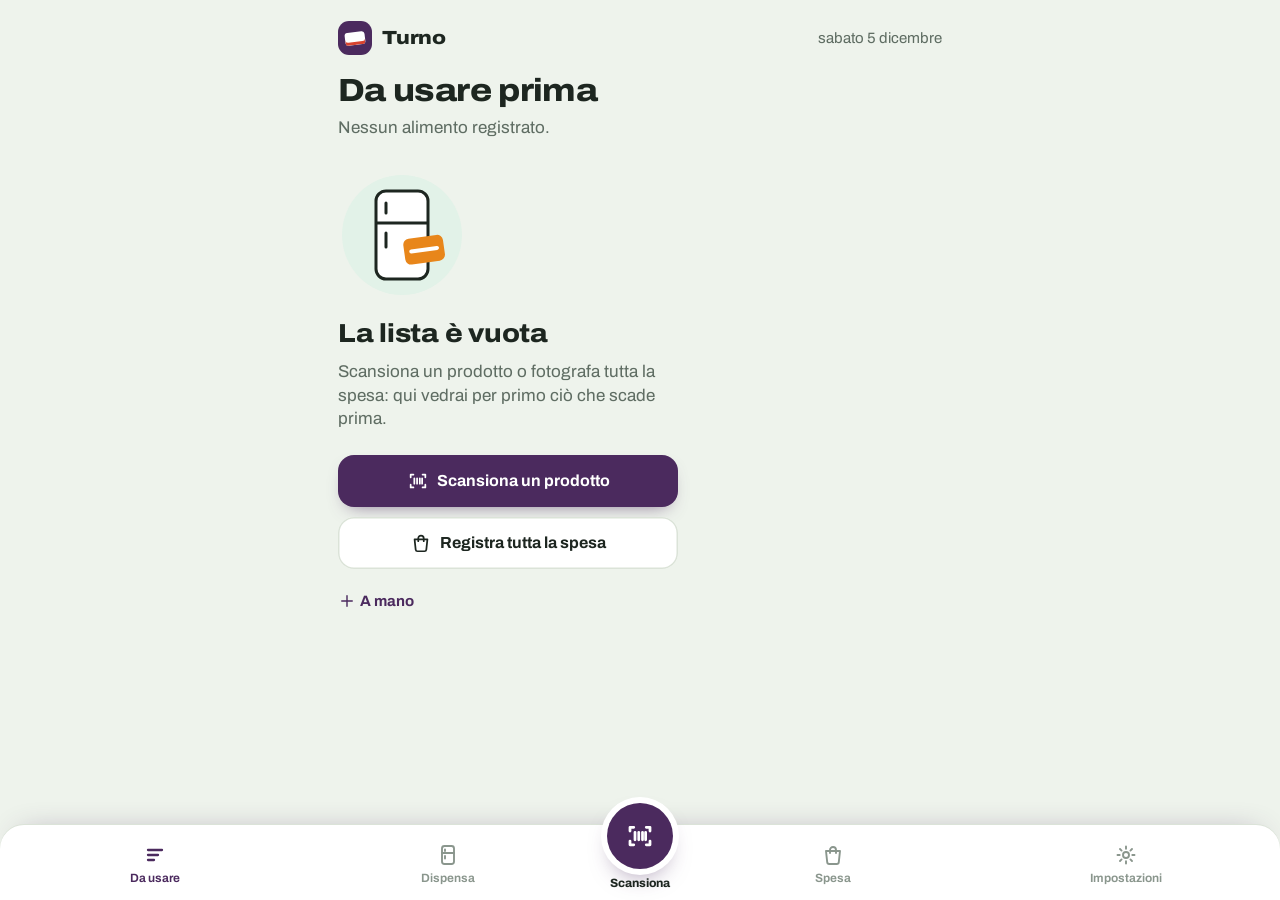
==== commit ba670c78: "1.4.0: nuova interfaccia chiara, Dispensa, scheda con azioni rapide - Tema chiaro «orto in frigo» (s" ====
--- a/index.html
+++ b/index.html
@@ -1,12 +1,11 @@
 <!doctype html>
-<html lang="it">
+<html lang="it" data-theme="light">
 <head>
   <meta charset="utf-8">
   <meta name="viewport" content="width=device-width, initial-scale=1, viewport-fit=cover">
   <title>Turno</title>
   <meta name="description" content="Scadenze degli alimenti di casa: prima ciò che scade prima.">
-  <meta name="theme-color" content="#eef2f2" media="(prefers-color-scheme: light)">
-  <meta name="theme-color" content="#0e1622" media="(prefers-color-scheme: dark)">
+  <meta name="theme-color" content="#eef3ec">
   <meta name="apple-mobile-web-app-capable" content="yes">
   <meta name="mobile-web-app-capable" content="yes">
   <meta name="apple-mobile-web-app-status-bar-style" content="default">
--- a/css/app.css
+++ b/css/app.css
@@ -1,7 +1,9 @@
-/* Turno — stile.
-   Idea: il frigo e i bollini del supermercato. Fondo freddo come l'interno del frigo, inchiostro blu notte,
-   e un solo elemento forte: la data come bollino (rosso = scaduto o scade oggi, giallo = entro 3 giorni).
-   Un'unica famiglia (Archivo) usata in due larghezze: stretta e pesante per le date, normale per il testo. */
+/* Turno — stile «orto in frigo».
+   Fondo salvia chiaro come il cassetto delle verdure, melanzana per le azioni,
+   e tre colori di stato presi dall'orto, ognuno con un solo significato:
+   pomodoro = scaduto o scade oggi · zucca = entro 3 giorni · basilico = in regola.
+   Un'unica famiglia (Archivo) in tre larghezze: larga per i titoli, normale per il testo,
+   stretta e pesante per le date sui bollini. */
 @font-face {
   font-family: "Archivo";
   src: url("../fonts/archivo.woff2") format("woff2-variations"), url("../fonts/archivo.woff2") format("woff2");
@@ -11,33 +13,43 @@
 }
 
 :root {
-  --bg: #eef2f2;
+  --bg: #eef3ec;
+  --bg-2: #e3ebe1;
   --surface: #ffffff;
-  --sunk: #e3e9ea;
-  --ink: #13243b;
-  --ink-2: #566577;
-  --line: #d3dbde;
-  --action: #13243b;
+  --sunk: #f3f6f1;
+  --ink: #1d2620;
+  --ink-2: #5f6d63;
+  --ink-3: #8a968d;
+  --line: #dbe3d8;
+  --action: #4b2a5e;
+  --action-2: #6b3f84;
   --action-ink: #ffffff;
-  --red: #d4261d;
-  --red-ink: #ffffff;
-  --yellow: #ffd23f;
-  --yellow-ink: #13243b;
-  --ok: #1f6b4f;
-  --r-sm: 6px;
-  --r-md: 10px;
-  --r-lg: 22px;
+  --action-soft: #efe6f4;
+  --red: #d8432f;  --red-soft: #fde6e1;  --red-ink: #a8291a;
+  --orange: #e8861a; --orange-soft: #fdf0dc; --orange-ink: #965000;
+  --green: #3c8f60; --green-soft: #e2f2e8; --green-ink: #22693f;
+  --shadow: 0 1px 0 rgb(29 38 32 / .04), 0 10px 24px -16px rgb(75 42 94 / .35);
+  --r-xs: 8px; --r-sm: 12px; --r-md: 16px; --r-lg: 24px;
   --tap: 48px;
   --safe-t: env(safe-area-inset-top, 0px);
   --safe-b: env(safe-area-inset-bottom, 0px);
-  --tabbar-h: calc(72px + var(--safe-b));
-  --narrow: 72%;
-  color-scheme: light dark;
+  --tabbar-h: calc(78px + var(--safe-b));
+  color-scheme: light;
+}
+:root[data-theme="dark"] {
+  --bg: #141a17; --bg-2: #1b231f; --surface: #1f2824; --sunk: #18201c; --ink: #edf2ee; --ink-2: #a6b4aa; --ink-3: #7d8a81; --line: #2e3a33;
+  --action: #c9a5e0; --action-2: #d9bdea; --action-ink: #24112f; --action-soft: #2e2236;
+  --red-soft: #3b1f1a; --red-ink: #ff9c8c; --orange-soft: #3a2a14; --orange-ink: #ffc073; --green-soft: #1b3226; --green-ink: #8fd8ac;
+  --shadow: 0 1px 0 rgb(0 0 0 / .3);
+  color-scheme: dark;
 }
 @media (prefers-color-scheme: dark) {
-  :root {
-    --bg: #0e1622; --surface: #16212f; --sunk: #1d2a3a; --ink: #e8edf2; --ink-2: #9aa8b6; --line: #2a3a4c;
-    --action: #e8edf2; --action-ink: #0e1622; --red: #ff4b40; --yellow: #ffd23f; --ok: #6fd0a6;
+  :root[data-theme="auto"] {
+    --bg: #141a17; --bg-2: #1b231f; --surface: #1f2824; --sunk: #18201c; --ink: #edf2ee; --ink-2: #a6b4aa; --ink-3: #7d8a81; --line: #2e3a33;
+    --action: #c9a5e0; --action-2: #d9bdea; --action-ink: #24112f; --action-soft: #2e2236;
+    --red-soft: #3b1f1a; --red-ink: #ff9c8c; --orange-soft: #3a2a14; --orange-ink: #ffc073; --green-soft: #1b3226; --green-ink: #8fd8ac;
+    --shadow: 0 1px 0 rgb(0 0 0 / .3);
+    color-scheme: dark;
   }
 }
 
@@ -46,7 +58,7 @@
 body {
   margin: 0; background: var(--bg); color: var(--ink);
   font-family: "Archivo", -apple-system, BlinkMacSystemFont, "Helvetica Neue", Arial, sans-serif;
-  font-size: 16px; line-height: 1.4; font-stretch: 100%;
+  font-size: 16px; line-height: 1.4; font-stretch: 100%; font-weight: 420;
   -webkit-tap-highlight-color: transparent;
   overscroll-behavior-y: none;
 }
@@ -54,230 +66,310 @@
 button { cursor: pointer; }
 a { color: inherit; }
 [hidden] { display: none !important; }
-:focus-visible { outline: 3px solid var(--ink); outline-offset: 2px; }
-.ic { width: 22px; height: 22px; fill: none; stroke: currentColor; stroke-width: 2; stroke-linecap: round; stroke-linejoin: round; flex: none; }
+:focus-visible { outline: 3px solid var(--action-2); outline-offset: 2px; }
+.ic { width: 22px; height: 22px; fill: none; stroke: currentColor; stroke-width: 1.9; stroke-linecap: round; stroke-linejoin: round; flex: none; }
 .muted { color: var(--ink-2); }
 .small { font-size: 14px; }
 em { font-style: normal; color: var(--ink-2); }
 
 /* ---------- Struttura ---------- */
-.view { min-height: 100dvh; padding: calc(var(--safe-t) + 10px) 18px calc(var(--tabbar-h) + 28px); max-width: 640px; margin: 0 auto; }
+.view { min-height: 100dvh; padding: calc(var(--safe-t) + 12px) 18px calc(var(--tabbar-h) + 28px); max-width: 640px; margin: 0 auto; }
 body.is-full .view { padding: 0; max-width: none; }
 body.is-full .tabbar { display: none; }
 
-.top { padding: 6px 0 2px; }
-.top-row { display: flex; align-items: center; gap: 6px; min-height: 44px; }
-.top h1 { font-size: 34px; line-height: 1.05; margin: 0; flex: 1; font-weight: 820; font-stretch: 82%; letter-spacing: -0.01em; }
-.top-row h1 { font-size: 28px; }
-.summary { margin: 6px 0 0; color: var(--ink-2); font-size: 16px; }
-.brandrow { display: flex; align-items: baseline; gap: 10px; min-height: 40px; }
-.wordmark { font-weight: 850; font-stretch: 70%; font-size: 20px; letter-spacing: .01em; }
-.today { color: var(--ink-2); font-size: 15px; flex: 1; }
-.top-home h1 { margin-top: 10px; }
-.link-btn { display: inline-flex; align-items: center; gap: 4px; border: 0; background: none; padding: 8px 0 8px 8px; font-weight: 650; font-size: 15px; color: var(--ink); min-height: 44px; }
-.link-btn .ic { width: 18px; height: 18px; }
-
+.top { padding: 4px 0 2px; }
+.top-row { display: flex; align-items: center; gap: 10px; min-height: 44px; }
+.top h1 { font-size: 32px; line-height: 1.05; margin: 0; flex: 1; font-weight: 800; font-stretch: 112%; letter-spacing: -0.02em; overflow-wrap: anywhere; min-width: 0; }
+.top-row h1 { font-size: 24px; }
+.summary { margin: 8px 0 0; color: var(--ink-2); font-size: 17px; }
+.brandrow { display: flex; align-items: center; gap: 10px; min-height: 44px; }
+.brand-mark { width: 34px; height: 34px; border-radius: 11px; background: var(--action); display: grid; place-items: center; flex: none; }
+.brand-mark span { width: 20px; height: 13px; border-radius: 3px; background: #fff; transform: rotate(-7deg); box-shadow: inset 0 -3px 0 var(--red); }
+.wordmark { font-weight: 850; font-stretch: 115%; font-size: 19px; letter-spacing: -0.01em; }
+.today { color: var(--ink-2); font-size: 15px; flex: 1; text-align: right; }
+.top-home h1 { margin-top: 14px; }
+
+.net { position: fixed; top: calc(var(--safe-t) + 6px); left: 50%; transform: translateX(-50%); z-index: 50; background: var(--ink); color: var(--bg); font-size: 13px; font-weight: 650; padding: 4px 12px; border-radius: 99px; }
 body.is-full .net { display: none; }
-.net { position: fixed; top: calc(var(--safe-t) + 6px); right: 12px; z-index: 50; background: var(--ink); color: var(--bg); font-size: 13px; font-weight: 650; padding: 3px 10px; border-radius: var(--r-sm); }
-.update { position: fixed; left: 12px; right: 12px; bottom: calc(var(--tabbar-h) + 10px); z-index: 40; display: flex; gap: 12px; align-items: center; justify-content: space-between; background: var(--surface); border: 1.5px solid var(--ink); border-radius: var(--r-md); padding: 10px 12px; }
-
-/* ---------- Barra in basso: Scansiona largo, sotto il pollice ---------- */
+.update { position: fixed; left: 12px; right: 12px; bottom: calc(var(--tabbar-h) + 10px); z-index: 40; display: flex; gap: 12px; align-items: center; justify-content: space-between; background: var(--surface); border-radius: var(--r-md); padding: 10px 12px 10px 16px; box-shadow: var(--shadow), 0 0 0 1px var(--line); }
+
+/* ---------- Barra in basso: Scansiona al centro, rialzato ---------- */
 .tabbar {
   position: fixed; left: 0; right: 0; bottom: 0; z-index: 20;
-  display: grid; grid-template-columns: 64px 1fr 64px; align-items: center; gap: 10px;
-  padding: 10px 14px calc(10px + var(--safe-b));
-  background: var(--bg);
-  border-top: 1px solid var(--line);
-}
-.tab { display: flex; flex-direction: column; align-items: center; gap: 2px; text-decoration: none; font-size: 12px; color: var(--ink-2); min-height: var(--tap); justify-content: center; }
-.tab[aria-current="page"] { color: var(--ink); font-weight: 700; }
-.tab-scan { flex-direction: row; gap: 10px; background: var(--action); color: var(--action-ink) !important; font-size: 18px; font-weight: 750; min-height: 56px; border-radius: var(--r-md); }
-.tab-scan .ic { width: 26px; height: 26px; }
+  display: grid; grid-template-columns: repeat(2, 1fr) 92px repeat(2, 1fr); align-items: end;
+  padding: 8px 8px calc(8px + var(--safe-b));
+  background: var(--surface);
+  border-radius: var(--r-lg) var(--r-lg) 0 0;
+  box-shadow: 0 -1px 0 var(--line), 0 -12px 30px -22px rgb(75 42 94 / .45);
+}
+.tab { display: flex; flex-direction: column; align-items: center; gap: 3px; text-decoration: none; font-size: 12px; font-weight: 650; color: var(--ink-3); min-height: 54px; justify-content: center; border-radius: var(--r-sm); }
+.tab .ic { width: 24px; height: 24px; }
+.tab[aria-current="page"] { color: var(--action); }
+.tab[aria-current="page"] .ic { stroke-width: 2.3; }
+.tab-scan { color: var(--ink) !important; font-weight: 750; gap: 6px; }
+.tab-scan .scan-orb { width: 66px; height: 66px; margin-top: -30px; border-radius: 50%; background: var(--action); color: var(--action-ink); display: grid; place-items: center; box-shadow: 0 0 0 6px var(--surface), 0 12px 24px -8px rgb(75 42 94 / .6); }
+.tab-scan .scan-orb .ic { width: 30px; height: 30px; stroke-width: 2.2; }
 
 /* ---------- Pulsanti ---------- */
-.btn { display: inline-flex; align-items: center; justify-content: center; gap: 8px; min-height: var(--tap); padding: 0 18px; border-radius: var(--r-md); border: 1.5px solid transparent; font-weight: 700; text-decoration: none; background: none; }
-.btn-primary { background: var(--action); color: var(--action-ink); }
-.btn-primary:active { opacity: .85; }
-.btn-ghost { background: transparent; border-color: var(--line); color: var(--ink); }
-.btn-danger { background: var(--red); color: var(--red-ink); }
-.btn-danger-text { color: var(--red); }
-.btn-small { min-height: 38px; padding: 0 12px; font-size: 15px; }
+.btn { display: inline-flex; align-items: center; justify-content: center; gap: 8px; min-height: 52px; padding: 0 20px; border-radius: var(--r-md); border: 0; font-weight: 700; text-decoration: none; background: none; font-size: 16px; }
+.btn-primary { background: var(--action); color: var(--action-ink); box-shadow: 0 8px 18px -10px rgb(75 42 94 / .7); }
+.btn-primary:active { background: var(--action-2); }
+.btn-ghost { background: var(--surface); color: var(--ink); box-shadow: inset 0 0 0 1.5px var(--line); }
+.btn-soft { background: var(--action-soft); color: var(--action); }
+.btn-danger { background: var(--red); color: #fff; }
+.btn-danger-text { color: var(--red-ink); }
+.btn-small { min-height: 40px; padding: 0 14px; font-size: 15px; border-radius: var(--r-sm); }
 .btn-small .ic { width: 18px; height: 18px; }
 .btn-block { width: 100%; }
 .btn:disabled { opacity: .4; }
 .btn-row { display: flex; gap: 8px; flex-wrap: wrap; }
-.icon-btn { width: 44px; height: 44px; display: inline-grid; place-items: center; border-radius: var(--r-md); border: 0; background: none; flex: none; }
-.icon-btn.on-dark { color: #fff; background: rgb(0 0 0 / .4); }
-
-.chip { display: inline-flex; align-items: center; gap: 6px; min-height: 36px; padding: 0 12px; border-radius: var(--r-sm); border: 1.5px solid var(--line); background: transparent; font-size: 15px; font-weight: 600; white-space: nowrap; }
-.chip[aria-pressed="true"] { background: var(--ink); color: var(--bg); border-color: var(--ink); }
-.chip-n { font-size: 13px; color: var(--ink-2); font-variant-numeric: tabular-nums; font-weight: 500; }
-.chip-sm { min-height: 32px; padding: 0 10px; font-size: 14px; }
-.chips { display: flex; gap: 8px; overflow-x: auto; padding: 2px 0 4px; scrollbar-width: none; }
+.icon-btn { width: 44px; height: 44px; display: inline-grid; place-items: center; border-radius: 50%; border: 0; background: var(--surface); flex: none; box-shadow: inset 0 0 0 1.5px var(--line); }
+.icon-btn.on-dark { color: #fff; background: rgb(0 0 0 / .42); box-shadow: none; }
+.link-btn { display: inline-flex; align-items: center; gap: 4px; border: 0; background: none; padding: 8px 0; font-weight: 700; font-size: 15px; color: var(--action); min-height: 44px; }
+.link-btn .ic { width: 18px; height: 18px; }
+
+.chip { display: inline-flex; align-items: center; gap: 6px; min-height: 40px; padding: 0 14px; border-radius: 99px; border: 0; background: var(--surface); box-shadow: inset 0 0 0 1.5px var(--line); font-size: 15px; font-weight: 650; white-space: nowrap; color: var(--ink); }
+.chip .ic { width: 18px; height: 18px; }
+.chip[aria-selected="true"], .chip[aria-pressed="true"] { background: var(--ink); color: var(--bg); box-shadow: none; }
+.chip-n { font-size: 13px; opacity: .7; font-variant-numeric: tabular-nums; font-weight: 600; }
+.chip-sm { min-height: 34px; padding: 0 12px; font-size: 14px; }
+.chips { display: flex; gap: 8px; overflow-x: auto; padding: 2px 18px 6px; scrollbar-width: none; margin: 0 -18px; }
 .chips::-webkit-scrollbar { display: none; }
-.chips-sub { padding-top: 6px; align-items: center; }
+.chips-sub { padding-top: 2px; align-items: center; }
 .chips-label { font-size: 14px; color: var(--ink-2); }
-/* Filtri luogo: schede di testo sottolineate, non pillole */
-.chips[role="tablist"] { gap: 20px; border-bottom: 1px solid var(--line); padding: 0; }
-.chips[role="tablist"] .chip { border: 0; border-radius: 0; padding: 0; min-height: 44px; font-size: 16px; color: var(--ink-2); border-bottom: 3px solid transparent; margin-bottom: -1px; }
-.chips[role="tablist"] .chip[aria-selected="true"] { color: var(--ink); border-bottom-color: var(--ink); background: none; }
+
+/* ---------- Riquadri di stato (anche filtri) ---------- */
+.tiles { display: grid; grid-template-columns: repeat(3, minmax(0, 1fr)); gap: 10px; margin: 18px 0 6px; }
+.tile { display: flex; flex-direction: column; align-items: flex-start; gap: 4px; padding: 14px 12px 12px; border-radius: var(--r-md); border: 0; text-align: left; position: relative; overflow: hidden; min-height: 94px; }
+.tile-n { font-size: 38px; line-height: 1; font-weight: 800; font-stretch: 68%; font-variant-numeric: tabular-nums; }
+.tile-l { font-size: 14px; font-weight: 700; line-height: 1.2; }
+.tile::after { content: ""; position: absolute; right: -14px; top: -14px; width: 48px; height: 48px; border-radius: 50%; background: currentColor; opacity: .12; }
+.tile-red { background: var(--red-soft); color: var(--red-ink); }
+.tile-orange { background: var(--orange-soft); color: var(--orange-ink); }
+.tile-green { background: var(--green-soft); color: var(--green-ink); }
+.tile[aria-pressed="true"] { box-shadow: inset 0 0 0 2.5px currentColor; }
+.tile.is-zero .tile-n { opacity: .4; }
 
 /* ---------- Avvisi e ricerca ---------- */
-.banners { display: grid; gap: 8px; margin: 16px 0 4px; }
+.banners { display: grid; grid-template-columns: minmax(0, 1fr); gap: 8px; margin: 14px 0 4px; }
 .banners:empty { display: none; }
-.banner { display: flex; align-items: center; justify-content: space-between; gap: 12px; min-height: 54px; padding: 10px 14px; border-radius: var(--r-md); border: 1.5px dashed var(--ink-2); background: transparent; text-align: left; }
-.banner-strong { border: 0; background: var(--ink); color: var(--bg); }
-.banner-go { font-weight: 750; white-space: nowrap; text-decoration: underline; text-underline-offset: 3px; }
-.tools { position: sticky; top: 0; z-index: 5; background: var(--bg); margin: 10px -18px 0; padding: calc(var(--safe-t) * 0 + 4px) 18px 0; }
-.search { display: flex; align-items: center; gap: 8px; background: var(--surface); border-radius: var(--r-md); padding: 0 12px; margin: 4px 0 6px; }
-.search .ic { color: var(--ink-2); width: 20px; height: 20px; }
-.search-in { border: 0 !important; background: none !important; padding-left: 0 !important; }
+.banner { display: flex; align-items: center; gap: 12px; min-height: 62px; padding: 10px 16px; border-radius: var(--r-md); border: 0; background: var(--surface); box-shadow: var(--shadow); text-align: left; }
+.banner .ic { width: 26px; height: 26px; color: var(--action); }
+.banner-text { flex: 1; min-width: 0; }
+.banner-text strong { display: block; font-weight: 750; }
+.banner-strong { background: var(--action); color: var(--action-ink); }
+.banner-strong .ic { color: var(--action-ink); }
+.banner-go { font-weight: 750; white-space: nowrap; }
+.tools { position: sticky; top: 0; z-index: 5; background: var(--bg); margin: 12px -18px 0; padding: 6px 18px 2px; }
+.search { display: flex; align-items: center; gap: 8px; background: var(--surface); border-radius: 99px; padding: 0 16px; margin: 0 0 8px; box-shadow: inset 0 0 0 1.5px var(--line); }
+.search .ic { color: var(--ink-3); width: 20px; height: 20px; }
+.search-in { border: 0 !important; background: none !important; padding-left: 0 !important; box-shadow: none !important; }
 
 /* ---------- Lista ---------- */
-.sec { margin-top: 22px; }
-.sec-title { font-size: 17px; font-weight: 750; margin: 0 0 8px; display: flex; gap: 8px; align-items: baseline; }
-.sec-n { font-variant-numeric: tabular-nums; font-weight: 500; color: var(--ink-2); font-size: 15px; }
-.rows { list-style: none; margin: 0; padding: 0; display: grid; gap: 2px; background: var(--line); border-radius: var(--r-md); overflow: hidden; }
-.row { display: flex; align-items: stretch; background: var(--surface); position: relative; }
-.row-main { flex: 1; display: flex; gap: 14px; align-items: center; padding: 10px 6px 10px 10px; text-decoration: none; min-width: 0; min-height: 70px; }
-
-/* Il bollino della data: l'unico elemento forte della lista */
-.stk { width: 84px; flex: none; display: flex; flex-direction: column; justify-content: center; padding: 6px 8px; border-radius: var(--r-sm); line-height: 1; min-height: 52px; }
-.stk-big { font-weight: 800; font-stretch: 68%; font-size: 27px; font-variant-numeric: tabular-nums lining-nums; letter-spacing: .01em; }
-.stk-small { font-size: 13px; margin-top: 4px; font-weight: 600; color: var(--ink-2); white-space: nowrap; overflow: hidden; text-overflow: ellipsis; }
-.lv-expired .stk, .lv-today .stk { background: var(--red); color: var(--red-ink); }
-.lv-expired .stk-small, .lv-today .stk-small { color: var(--red-ink); }
-.lv-soon .stk { background: var(--yellow); color: var(--yellow-ink); }
-.lv-soon .stk-small { color: var(--yellow-ink); }
-.lv-expired .stk { transform: rotate(-2deg); }
-.lv-none .stk { border: 1.5px dashed var(--line); }
-.lv-none .stk-big { color: var(--ink-2); }
-
-.what { display: flex; flex-direction: column; min-width: 0; gap: 2px; flex: 1; }
-.name { font-weight: 650; font-size: 18px; overflow: hidden; text-overflow: ellipsis; white-space: nowrap; }
-.meta { font-size: 14px; color: var(--ink-2); overflow: hidden; text-overflow: ellipsis; white-space: nowrap; }
-.tag { align-self: flex-start; font-size: 13px; font-weight: 650; border-radius: var(--r-sm); padding: 1px 6px; margin-top: 3px; }
-.tag-todo { border: 1.5px dashed var(--ink-2); color: var(--ink-2); }
-.eat { flex: none; width: 76px; display: flex; flex-direction: column; align-items: center; justify-content: center; gap: 3px; border: 0; background: transparent; color: var(--ink); font-size: 12px; font-weight: 650; }
-.eat .ic { width: 30px; height: 30px; padding: 5px; border: 2px solid currentColor; border-radius: 50%; stroke-width: 2.6; }
-.eat:active .ic { background: var(--ink); color: var(--surface); }
+.sec { margin-top: 20px; }
+.sec-title { font-size: 18px; font-weight: 800; font-stretch: 110%; margin: 0 0 10px 2px; display: flex; gap: 8px; align-items: center; }
+.sec-dot { width: 10px; height: 10px; border-radius: 50%; background: var(--ink-3); flex: none; }
+.sec-expired .sec-dot, .sec-today .sec-dot { background: var(--red); }
+.sec-soon .sec-dot { background: var(--orange); }
+.sec-week .sec-dot, .sec-later .sec-dot { background: var(--green); }
+.sec-n { font-variant-numeric: tabular-nums; font-weight: 600; color: var(--ink-3); font-size: 15px; font-stretch: 100%; }
+.rows { list-style: none; margin: 0; padding: 0; display: grid; grid-template-columns: minmax(0, 1fr); gap: 10px; }
+.row { display: flex; align-items: center; background: var(--surface); border-radius: 20px; box-shadow: var(--shadow); min-width: 0; padding: 8px; gap: 6px; }
+.row-main { flex: 1; display: flex; gap: 14px; align-items: center; text-decoration: none; min-width: 0; min-height: 66px; }
+
+/* Il bollino della data: la firma dell'app */
+.stk { width: 78px; flex: none; display: flex; flex-direction: column; justify-content: center; align-items: center; padding: 8px 4px; border-radius: 14px; line-height: 1; min-height: 62px; background: var(--sunk); color: var(--ink); }
+.stk-big { font-weight: 800; font-stretch: 66%; font-size: 26px; font-variant-numeric: tabular-nums lining-nums; letter-spacing: .01em; }
+.stk-small { font-size: 12px; margin-top: 5px; font-weight: 700; white-space: nowrap; overflow: hidden; text-overflow: ellipsis; max-width: 100%; }
+.lv-expired .stk, .lv-today .stk { background: var(--red); color: #fff; }
+.lv-expired .stk { transform: rotate(-3deg); }
+.lv-soon .stk { background: var(--orange); color: #fff; }
+.lv-week .stk, .lv-later .stk { background: var(--green-soft); color: var(--green-ink); }
+.lv-none .stk { background: transparent; box-shadow: inset 0 0 0 2px var(--line); color: var(--ink-3); }
+
+.what { display: flex; flex-direction: column; min-width: 0; gap: 3px; flex: 1; }
+.name { font-weight: 700; font-size: 17px; line-height: 1.22; overflow: hidden; overflow-wrap: anywhere; display: -webkit-box; -webkit-box-orient: vertical; -webkit-line-clamp: 2; }
+.meta { font-size: 14px; color: var(--ink-2); display: flex; align-items: center; gap: 5px; min-width: 0; }
+.meta .ic { width: 15px; height: 15px; color: var(--ink-3); }
+.meta-t { overflow: hidden; text-overflow: ellipsis; white-space: nowrap; }
+.tag { align-self: flex-start; font-size: 12px; font-weight: 700; border-radius: 99px; padding: 2px 9px; margin-top: 2px; }
+.tag-todo { background: var(--action-soft); color: var(--action); }
+.tag-open { background: var(--orange-soft); color: var(--orange-ink); }
+.eat { flex: none; width: 64px; display: flex; flex-direction: column; align-items: center; justify-content: center; gap: 4px; border: 0; background: transparent; color: var(--ink-2); font-size: 11px; font-weight: 700; padding: 4px 0; }
+.eat .ic { width: 40px; height: 40px; padding: 8px; border-radius: 50%; background: var(--sunk); color: var(--green-ink); stroke-width: 2.6; box-shadow: inset 0 0 0 1.5px var(--line); }
+.eat:active .ic { background: var(--green); color: #fff; box-shadow: none; }
 .eat:disabled { opacity: .35; }
-.eat-alt { width: 84px; }
-.eat-alt .ic { border: 0; padding: 0; }
-
-.empty { padding: 40px 0; }
-.empty-title { font-size: 26px; font-weight: 800; font-stretch: 82%; margin: 0 0 8px; }
-.empty-text { color: var(--ink-2); margin: 0 0 24px; max-width: 34ch; }
+.eat-alt .ic { color: var(--action); }
+
+.empty { padding: 30px 0; }
+.empty-art { width: 128px; height: 128px; margin: 0 0 16px; display: block; }
+.empty-title { font-size: 26px; font-weight: 800; font-stretch: 110%; margin: 0 0 8px; letter-spacing: -0.01em; }
+.empty-text { color: var(--ink-2); margin: 0 0 24px; max-width: 34ch; font-size: 17px; }
 .empty-text.pad { padding: 24px 0; }
 .empty-actions { display: grid; gap: 10px; max-width: 340px; }
 .hint { color: var(--ink-2); font-size: 15px; margin: 12px 0; }
 
+/* ---------- Dispensa (mappa per luogo e ripiano) ---------- */
+.place { background: var(--surface); border-radius: var(--r-lg); box-shadow: var(--shadow); padding: 16px; margin-top: 14px; }
+.place-head { display: flex; align-items: center; gap: 12px; }
+.place-ic { width: 46px; height: 46px; border-radius: 15px; display: grid; place-items: center; background: var(--action-soft); color: var(--action); flex: none; }
+.place-ic .ic { width: 26px; height: 26px; }
+.place-title { font-size: 20px; font-weight: 800; font-stretch: 110%; margin: 0; }
+.place-sub { flex: 1; min-width: 0; }
+.place-count { font-size: 14px; color: var(--ink-2); font-weight: 600; }
+.place-alert { font-size: 13px; font-weight: 700; color: var(--red-ink); background: var(--red-soft); border-radius: 99px; padding: 4px 10px; white-space: nowrap; }
+.shelf { margin-top: 14px; padding-top: 12px; border-top: 1.5px dashed var(--line); }
+.shelf-name { font-size: 14px; font-weight: 700; color: var(--ink-2); margin: 0 0 8px; }
+.shelf-items { display: flex; flex-wrap: wrap; gap: 8px; }
+.pill { display: inline-flex; align-items: center; gap: 7px; max-width: 100%; min-height: 40px; padding: 0 12px 0 10px; border-radius: 99px; background: var(--sunk); text-decoration: none; font-size: 15px; font-weight: 650; box-shadow: inset 0 0 0 1.5px var(--line); }
+.pill-dot { width: 10px; height: 10px; border-radius: 50%; background: var(--ink-3); flex: none; }
+.pill-name { overflow: hidden; text-overflow: ellipsis; white-space: nowrap; min-width: 0; }
+.pill-date { font-size: 14px; font-weight: 800; font-stretch: 70%; color: var(--ink-2); font-variant-numeric: tabular-nums; flex: none; }
+.pill.lv-expired, .pill.lv-today { background: var(--red-soft); box-shadow: none; }
+.pill.lv-expired .pill-dot, .pill.lv-today .pill-dot { background: var(--red); }
+.pill.lv-soon { background: var(--orange-soft); box-shadow: none; }
+.pill.lv-soon .pill-dot { background: var(--orange); }
+.pill.lv-week .pill-dot, .pill.lv-later .pill-dot { background: var(--green); }
+.place-empty { color: var(--ink-3); font-size: 15px; margin: 12px 0 0; }
+
+/* ---------- Scheda prodotto ---------- */
+.detail-hero { display: flex; gap: 16px; align-items: center; margin-top: 14px; }
+.detail-hero .stk { width: 98px; min-height: 86px; border-radius: 18px; }
+.detail-hero .stk-big { font-size: 34px; }
+.detail-name { font-size: 26px; font-weight: 800; font-stretch: 108%; line-height: 1.1; margin: 0; overflow-wrap: anywhere; letter-spacing: -0.01em; }
+.detail-brand { color: var(--ink-2); margin: 4px 0 0; }
+.detail-status { margin: 18px 0 0; font-size: 18px; font-weight: 750; }
+.detail-status.lv-expired, .detail-status.lv-today { color: var(--red-ink); }
+.detail-status.lv-soon { color: var(--orange-ink); }
+.detail-status.lv-week, .detail-status.lv-later { color: var(--green-ink); }
+.facts { background: var(--surface); border-radius: var(--r-lg); box-shadow: var(--shadow); margin: 14px 0 0; padding: 4px 16px; }
+.fact { display: flex; justify-content: space-between; gap: 12px; padding: 13px 0; border-bottom: 1px solid var(--line); }
+.fact:last-child { border-bottom: 0; }
+.fact dt { color: var(--ink-2); white-space: nowrap; flex: none; }
+.fact dd { margin: 0; font-weight: 700; text-align: right; overflow-wrap: anywhere; }
+.actions-grid { display: grid; grid-template-columns: repeat(2, minmax(0, 1fr)); gap: 10px; margin-top: 16px; }
+.act { display: flex; flex-direction: column; align-items: flex-start; gap: 10px; padding: 14px; border-radius: var(--r-md); border: 0; background: var(--surface); box-shadow: var(--shadow); text-align: left; font-weight: 750; font-size: 16px; min-height: 100px; color: var(--ink); }
+.act .ic { width: 26px; height: 26px; padding: 6px; box-sizing: content-box; border-radius: 12px; background: var(--action-soft); color: var(--action); }
+.act-main { background: var(--green); color: #fff; }
+.act-main .ic { background: rgb(255 255 255 / .2); color: #fff; }
+.act-waste .ic { background: var(--red-soft); color: var(--red-ink); }
+.act-sub { display: block; font-size: 13px; font-weight: 550; color: var(--ink-2); margin-top: -6px; }
+.act-main .act-sub { color: rgb(255 255 255 / .88); }
+.more-list { margin-top: 18px; display: grid; gap: 2px; }
+.more-list .btn { justify-content: flex-start; background: none; box-shadow: none; padding: 0 4px; min-height: 48px; font-weight: 650; }
+.more-list .btn .ic { color: var(--ink-2); }
+.more-list .btn-danger-text .ic { color: var(--red-ink); }
+.days-row { display: flex; flex-wrap: wrap; gap: 8px; }
+
 /* ---------- Moduli ---------- */
-.page { display: grid; gap: 14px; margin-top: 10px; }
-.form { display: grid; gap: 18px; }
+.page { display: grid; grid-template-columns: minmax(0, 1fr); gap: 14px; margin-top: 10px; }
+.form { display: grid; grid-template-columns: minmax(0, 1fr); gap: 18px; }
 .form-compact { gap: 14px; }
-.field { display: grid; gap: 6px; }
+.field { display: grid; gap: 8px; }
 .field-row { display: flex; gap: 12px; align-items: end; }
-.grow { flex: 1; display: grid; gap: 6px; min-width: 0; }
-.flabel { font-size: 15px; font-weight: 700; color: var(--ink); }
-.in { width: 100%; min-height: var(--tap); border: 1.5px solid var(--line); border-radius: var(--r-md); background: var(--surface); padding: 0 12px; font-size: 17px; }
-.in:focus, .dp-in:focus { outline: none; border-color: var(--ink); box-shadow: 0 0 0 1.5px var(--ink); }
+.grow { flex: 1; display: grid; gap: 8px; min-width: 0; }
+.flabel { font-size: 15px; font-weight: 750; color: var(--ink); }
+.flabel-sm { font-size: 14px; }
+.in { width: 100%; min-height: 52px; border: 0; border-radius: var(--r-sm); background: var(--surface); padding: 0 14px; font-size: 17px; box-shadow: inset 0 0 0 1.5px var(--line); }
+.in:focus, .dp-in:focus { outline: none; box-shadow: inset 0 0 0 2px var(--action); }
 .in-sm { font-size: 16px; }
-.in-xs { width: 64px; text-align: center; font-size: 17px; }
+.in-xs { width: 68px; text-align: center; font-size: 17px; }
 .in-big { font-size: 26px; font-weight: 750; font-stretch: 75%; letter-spacing: .06em; font-variant-numeric: tabular-nums; text-align: center; }
-.in-row { min-height: 40px; border-color: transparent; background: none; padding: 0; font-weight: 650; }
-.in-row:focus { background: var(--sunk); padding: 0 8px; box-shadow: none; }
-select.in { appearance: none; -webkit-appearance: none; padding-right: 28px; background-image: linear-gradient(45deg, transparent 50%, var(--ink-2) 50%), linear-gradient(135deg, var(--ink-2) 50%, transparent 50%); background-position: calc(100% - 16px) 50%, calc(100% - 11px) 50%; background-size: 5px 5px; background-repeat: no-repeat; width: auto; }
-.form-err { color: var(--red); font-size: 15px; font-weight: 600; margin: 0; }
+.in-row { min-height: 40px; box-shadow: none; background: none; padding: 0; font-weight: 700; }
+.in-row:focus { background: var(--sunk); padding: 0 8px; }
+select.in { appearance: none; -webkit-appearance: none; padding-right: 30px; background-image: linear-gradient(45deg, transparent 50%, var(--ink-2) 50%), linear-gradient(135deg, var(--ink-2) 50%, transparent 50%); background-position: calc(100% - 18px) 50%, calc(100% - 13px) 50%; background-size: 5px 5px; background-repeat: no-repeat; width: auto; }
+.form-err { color: var(--red-ink); font-size: 15px; font-weight: 650; margin: 0; }
 .form-err:empty { display: none; }
 
 .datef { border: 0; padding: 0; margin: 0; display: grid; gap: 10px; min-width: 0; }
 .datef legend { padding: 0; margin-bottom: 8px; }
-.dparts { display: flex; align-items: flex-end; gap: 4px; }
-.dp { display: grid; gap: 3px; }
-.dp-lab { font-size: 13px; color: var(--ink-2); padding-left: 2px; }
-.dp-in { width: 2.2ch; min-height: 62px; border: 1.5px solid var(--line); border-radius: var(--r-md); background: var(--surface); text-align: center; font-size: 36px; font-weight: 800; font-stretch: 68%; font-variant-numeric: tabular-nums; padding: 0 12px; box-sizing: content-box; }
+.dparts { display: flex; align-items: flex-end; gap: 6px; }
+.dp { display: grid; gap: 4px; }
+.dp-lab { font-size: 13px; color: var(--ink-2); padding-left: 4px; font-weight: 600; }
+.dp-in { width: 2.2ch; min-height: 64px; border: 0; border-radius: var(--r-md); background: var(--surface); text-align: center; font-size: 36px; font-weight: 800; font-stretch: 66%; font-variant-numeric: tabular-nums; padding: 0 12px; box-sizing: content-box; box-shadow: inset 0 0 0 1.5px var(--line); }
 .dp-y { width: 4.2ch; }
-.dp-sep { font-size: 34px; font-weight: 300; color: var(--ink-2); padding-bottom: 10px; }
-.from-ocr .dp-in { background: var(--sunk); border: 2px dashed var(--ink); }
-.has-error .dp-in { border-color: var(--red); }
+.dp-sep { font-size: 30px; font-weight: 300; color: var(--ink-3); padding-bottom: 12px; }
+.from-ocr .dp-in { background: var(--action-soft); box-shadow: inset 0 0 0 2px var(--action); }
+.has-error .dp-in { box-shadow: inset 0 0 0 2px var(--red); }
 .is-nodate .dparts { opacity: .35; }
 .dnote { margin: 0; font-size: 15px; color: var(--ink-2); }
-.dnote.is-error { color: var(--red); font-weight: 650; }
-.dnote.is-warn { color: var(--ink); font-weight: 650; }
+.dnote.is-error { color: var(--red-ink); font-weight: 650; }
+.dnote.is-warn { color: var(--orange-ink); font-weight: 650; }
 .row-end { display: flex; justify-content: flex-start; }
 .row-start { display: flex; }
-
-.seg { display: flex; background: var(--sunk); border-radius: var(--r-md); padding: 3px; gap: 3px; }
-.seg-btn { flex: 1; min-height: 42px; border: 0; border-radius: 8px; background: none; font-size: 15px; font-weight: 650; color: var(--ink-2); padding: 0 6px; }
-.seg-btn[aria-checked="true"] { background: var(--ink); color: var(--bg); }
+.scanbox { display: grid; gap: 8px; margin-top: 6px; padding: 14px; border-radius: var(--r-md); background: var(--action-soft); }
+.scanbox .flabel { color: var(--action); }
+
+.seg { display: flex; background: var(--bg-2); border-radius: 99px; padding: 4px; gap: 4px; }
+.seg-btn { flex: 1; min-height: 42px; border: 0; border-radius: 99px; background: none; font-size: 15px; font-weight: 700; color: var(--ink-2); padding: 0 6px; }
+.seg-btn[aria-checked="true"] { background: var(--surface); color: var(--ink); box-shadow: 0 2px 8px -3px rgb(29 38 32 / .3); }
 .seg.is-disabled { opacity: .45; pointer-events: none; }
 
-.qty { display: flex; align-items: center; border: 1.5px solid var(--line); border-radius: var(--r-md); background: var(--surface); }
-.qty-btn { width: 44px; height: 46px; border: 0; background: none; display: grid; place-items: center; }
+.qty { display: flex; align-items: center; border-radius: 99px; background: var(--surface); box-shadow: inset 0 0 0 1.5px var(--line); }
+.qty-btn { width: 46px; height: 48px; border: 0; background: none; display: grid; place-items: center; }
 .qty-val { min-width: 2ch; text-align: center; font-weight: 800; font-size: 20px; font-variant-numeric: tabular-nums; }
 .openbox { display: grid; gap: 10px; margin-top: 10px; }
 .inline { display: flex; align-items: center; gap: 8px; flex-wrap: wrap; }
 .inline .in-sm { width: auto; }
-.page-actions { position: sticky; bottom: calc(var(--tabbar-h) + 8px); display: grid; gap: 8px; margin-top: 20px; padding-top: 8px; background: linear-gradient(transparent, var(--bg) 30%); }
-.page-more { display: grid; gap: 6px; margin-top: 28px; border-top: 1px solid var(--line); padding-top: 14px; }
-.page-more .btn { justify-content: flex-start; border: 0; padding: 0 4px; }
+.page-actions { position: sticky; bottom: calc(var(--tabbar-h) + 8px); display: grid; gap: 8px; margin-top: 20px; padding-top: 10px; background: linear-gradient(transparent, var(--bg) 30%); }
+.page-more { display: grid; gap: 6px; margin-top: 28px; }
+.page-more .btn { justify-content: flex-start; }
 
 /* ---------- Impostazioni ---------- */
-.card { padding: 18px 0; border-bottom: 1px solid var(--line); display: grid; gap: 10px; }
-.card-title { font-size: 20px; font-weight: 800; font-stretch: 85%; margin: 0; }
+.card { background: var(--surface); border-radius: var(--r-lg); box-shadow: var(--shadow); padding: 18px; margin-top: 14px; display: grid; gap: 12px; }
+.card-title { font-size: 19px; font-weight: 800; font-stretch: 108%; margin: 0; }
 .card p { margin: 0; max-width: 60ch; }
 .set-row { display: flex; justify-content: space-between; align-items: center; gap: 12px; min-height: 44px; }
-.set-name { font-weight: 650; }
+.set-name { font-weight: 700; }
 .set-side { display: flex; align-items: center; gap: 8px; flex: none; }
 .res-status { font-size: 14px; font-weight: 700; }
-.st-ready { color: var(--ok); }
-.st-error { color: var(--red); }
-.switch { width: 24px; height: 24px; accent-color: var(--ink); }
-.stats { display: grid; grid-template-columns: 1fr auto; gap: 6px 12px; margin: 0; font-size: 16px; }
+.st-ready { color: var(--green-ink); }
+.st-error { color: var(--red-ink); }
+.switch { width: 24px; height: 24px; accent-color: var(--action); }
+.stats { display: grid; grid-template-columns: 1fr auto; gap: 8px 12px; margin: 0; font-size: 16px; }
 .stats dd { margin: 0; font-weight: 800; text-align: right; font-variant-numeric: tabular-nums; }
 
 /* ---------- Avvisi temporanei e fogli ---------- */
-.toast { position: fixed; left: 12px; right: 12px; bottom: calc(var(--tabbar-h) + 10px); z-index: 80; display: flex; justify-content: center; pointer-events: none; opacity: 0; visibility: hidden; transform: translateY(8px); transition: opacity .15s, transform .15s, visibility 0s .15s; }
+.toast { position: fixed; left: 12px; right: 12px; bottom: calc(var(--tabbar-h) + 12px); z-index: 80; display: flex; justify-content: center; pointer-events: none; opacity: 0; visibility: hidden; transform: translateY(8px); transition: opacity .15s, transform .15s, visibility 0s .15s; }
 body.is-full .toast { bottom: auto; top: calc(var(--safe-t) + 64px); transform: translateY(-8px); }
 .toast.show { opacity: 1; visibility: visible; transform: none; transition: opacity .15s, transform .15s; }
-.toast-box { pointer-events: auto; display: flex; align-items: center; gap: 12px; background: var(--ink); color: var(--bg); border-radius: var(--r-md); padding: 6px 6px 6px 16px; min-height: 54px; max-width: 520px; width: 100%; }
+.toast-box { pointer-events: auto; display: flex; align-items: center; gap: 12px; background: var(--ink); color: var(--bg); border-radius: var(--r-md); padding: 6px 6px 6px 16px; min-height: 56px; max-width: 520px; width: 100%; box-shadow: 0 16px 30px -18px rgb(0 0 0 / .6); }
 .toast-msg { flex: 1; font-size: 16px; }
-.toast-act { min-height: 42px; padding: 0 14px; border: 0; border-radius: 8px; background: var(--bg); color: var(--ink); font-weight: 800; }
+.toast-act { min-height: 44px; padding: 0 16px; border: 0; border-radius: var(--r-sm); background: var(--bg); color: var(--ink); font-weight: 800; }
 
 .overlay { position: fixed; inset: 0; z-index: 60; pointer-events: none; }
 .sheet-wrap { position: absolute; inset: 0; pointer-events: auto; }
-.sheet-backdrop { position: absolute; inset: 0; background: rgb(8 16 28 / .45); opacity: 0; transition: opacity .16s; }
+.sheet-backdrop { position: absolute; inset: 0; background: rgb(20 14 26 / .45); opacity: 0; transition: opacity .16s; }
 .sheet { position: absolute; left: 0; right: 0; bottom: 0; max-height: 88dvh; overflow-y: auto; -webkit-overflow-scrolling: touch;
-  background: var(--bg); color: var(--ink); border-radius: var(--r-lg) var(--r-lg) 0 0; padding: 18px 18px calc(16px + var(--safe-b));
-  transform: translateY(24px); opacity: 0; transition: transform .16s ease-out, opacity .16s; max-width: 640px; margin: 0 auto; display: grid; gap: 12px; }
+  background: var(--bg); color: var(--ink); border-radius: var(--r-lg) var(--r-lg) 0 0; padding: 10px 18px calc(16px + var(--safe-b));
+  transform: translateY(24px); opacity: 0; transition: transform .18s ease-out, opacity .16s; max-width: 640px; margin: 0 auto; display: grid; gap: 14px; }
+.sheet::before { content: ""; justify-self: center; width: 42px; height: 5px; border-radius: 99px; background: var(--line); }
 .sheet-tall { max-height: 92dvh; }
 .sheet-wrap.open .sheet-backdrop { opacity: 1; }
 .sheet-wrap.open .sheet { transform: none; opacity: 1; }
 .sheet-wrap.closing .sheet { transform: translateY(24px); opacity: 0; }
 .sheet-wrap.closing .sheet-backdrop { opacity: 0; }
 .sheet-head { display: flex; align-items: center; gap: 8px; }
-.sheet-title { font-size: 24px; font-weight: 800; font-stretch: 85%; margin: 0; flex: 1; line-height: 1.1; }
+.sheet-title { font-size: 23px; font-weight: 800; font-stretch: 108%; margin: 0; flex: 1; min-width: 0; overflow-wrap: anywhere; line-height: 1.12; }
 .sheet-text { margin: 0; color: var(--ink-2); }
 .sheet-actions { display: grid; gap: 8px; margin-top: 4px; }
-.sheet-actions.sticky { position: sticky; bottom: calc(-16px - var(--safe-b)); background: var(--bg); padding: 8px 0 calc(8px + var(--safe-b)); margin-bottom: calc(-16px - var(--safe-b)); }
-
-.choices { display: grid; gap: 8px; }
-.choice { display: grid; grid-template-columns: auto 1fr; gap: 2px 14px; text-align: left; padding: 12px 14px; border-radius: var(--r-md); border: 1.5px solid var(--line); background: var(--surface); }
-.choice.is-top { border-color: var(--ink); }
-.choice-date { font-size: 30px; font-weight: 800; font-stretch: 68%; font-variant-numeric: tabular-nums; grid-row: span 2; align-self: center; }
-.choice-kind { font-weight: 700; }
+.sheet-actions.sticky { position: sticky; bottom: calc(-16px - var(--safe-b)); background: var(--bg); padding: 10px 0 calc(8px + var(--safe-b)); margin-bottom: calc(-16px - var(--safe-b)); }
+
+.choices { display: grid; gap: 10px; }
+.choice { display: grid; grid-template-columns: auto 1fr; gap: 2px 14px; text-align: left; padding: 14px 16px; border-radius: var(--r-md); border: 0; background: var(--surface); box-shadow: var(--shadow); color: var(--ink); }
+.choice.is-top { box-shadow: inset 0 0 0 2px var(--action), var(--shadow); }
+.choice-date { font-size: 30px; font-weight: 800; font-stretch: 66%; font-variant-numeric: tabular-nums; grid-row: span 2; align-self: center; }
+.choice-kind { font-weight: 750; align-self: center; }
 .choice-ctx { font-size: 14px; color: var(--ink-2); overflow-wrap: anywhere; }
 
 /* ---------- Scanner ---------- */
-.scanner { position: fixed; inset: 0; background: #000; color: #fff; z-index: 30; overflow: hidden; }
+.scanner { position: fixed; inset: 0; background: #0d0a10; color: #fff; z-index: 30; overflow: hidden; }
 .scan-stage { position: absolute; inset: 0; }
 .scan-video, .scan-still { position: absolute; inset: 0; width: 100%; height: 100%; object-fit: cover; }
 .scan-still { background: #000; }
-/* Cornice ad angoli, come i segni di taglio: si vede cosa conta senza coprire l'immagine */
-.scan-frame { --c: #fff; --l: 30px; --t: 4px;
-  position: absolute; left: 50%; top: 40%; transform: translate(-50%, -50%); border-radius: 4px;
-  box-shadow: 0 0 0 200vmax rgb(0 0 0 / .5);
+.scan-frame { --c: #fff; --l: 34px; --t: 5px;
+  position: absolute; left: 50%; top: 40%; transform: translate(-50%, -50%); border-radius: 6px;
+  box-shadow: 0 0 0 200vmax rgb(13 10 16 / .55);
   background:
     linear-gradient(var(--c) 0 0) top left / var(--l) var(--t), linear-gradient(var(--c) 0 0) top left / var(--t) var(--l),
     linear-gradient(var(--c) 0 0) top right / var(--l) var(--t), linear-gradient(var(--c) 0 0) top right / var(--t) var(--l),
@@ -286,78 +378,84 @@
   background-repeat: no-repeat;
   transition: width .2s, height .2s; }
 .scan-frame[data-mode="barcode"] { width: min(80vw, 360px); height: 160px; }
-.scan-frame[data-mode="date"] { --c: #fff; --l: 22px; width: min(90vw, 440px); height: 128px; }
-.scan-frame[data-mode="photo"] { width: calc(100vw - 32px); height: 62dvh; top: 46%; box-shadow: 0 0 0 200vmax rgb(0 0 0 / .25); }
-.scan-line { position: absolute; left: 12%; right: 12%; top: 50%; height: 2px; background: rgb(255 80 70 / .9); }
+.scan-frame[data-mode="date"] { width: min(90vw, 440px); height: 128px; --l: 24px; }
+.scan-frame[data-mode="photo"] { width: calc(100vw - 32px); height: 62dvh; top: 46%; box-shadow: 0 0 0 200vmax rgb(13 10 16 / .25); }
+.scan-line { position: absolute; left: 12%; right: 12%; top: 50%; height: 2px; background: rgb(255 90 70 / .9); border-radius: 2px; }
 .scan-frame[data-mode="date"] .scan-line, .scan-frame[data-mode="photo"] .scan-line { display: none; }
-.scan-top { position: absolute; top: 0; left: 0; right: 0; padding: calc(var(--safe-t) + 8px) 10px 10px; display: flex; align-items: flex-start; gap: 8px; background: linear-gradient(rgb(0 0 0 / .6), transparent); }
+.scan-top { position: absolute; top: 0; left: 0; right: 0; padding: calc(var(--safe-t) + 8px) 10px 12px; display: flex; align-items: flex-start; gap: 8px; background: linear-gradient(rgb(13 10 16 / .7), transparent); }
 .scan-title { flex: 1; min-width: 0; padding-top: 4px; }
 .scan-top-right { display: flex; gap: 6px; flex: none; }
 .tools-row { display: flex; gap: 6px; align-items: center; }
-.steps { display: flex; gap: 8px; align-items: center; font-size: 16px; flex-wrap: wrap; }
-.step { opacity: .55; font-weight: 700; }
-.step.is-on { opacity: 1; }
-.step-sep { opacity: .5; }
+.steps { display: flex; gap: 6px; align-items: center; font-size: 15px; flex-wrap: wrap; }
+.step { opacity: .6; font-weight: 700; padding: 4px 10px; border-radius: 99px; }
+.step.is-on { opacity: 1; background: rgb(255 255 255 / .18); }
+.step-sep { opacity: .4; }
 .step-count { margin-left: 4px; font-size: 14px; opacity: .85; }
-.prod-chip { display: grid; gap: 2px; }
+.prod-chip { display: grid; grid-template-columns: minmax(0, 1fr); gap: 2px; min-width: 0; }
 .prod-name { font-weight: 750; font-size: 18px; overflow: hidden; text-overflow: ellipsis; white-space: nowrap; }
 .prod-note { font-size: 14px; opacity: .85; }
 .qhead { display: grid; gap: 8px; }
-.qbar { height: 4px; background: rgb(255 255 255 / .25); border-radius: 2px; overflow: hidden; }
-.qbar span { display: block; height: 100%; background: #fff; }
+.qbar { height: 5px; background: rgb(255 255 255 / .22); border-radius: 4px; overflow: hidden; }
+.qbar span { display: block; height: 100%; background: #fff; border-radius: 4px; }
 .qline { display: flex; align-items: center; gap: 10px; min-width: 0; }
 .qpos { font-variant-numeric: tabular-nums; opacity: .85; flex: none; font-weight: 700; }
 .qline .prod-name { flex: 1; min-width: 0; }
 .scan-mid { position: absolute; left: 16px; right: 16px; top: calc(40% + 92px); display: grid; gap: 8px; justify-items: center; text-align: center; pointer-events: none; }
-.scan-msg { font-size: 17px; font-weight: 650; text-shadow: 0 1px 4px rgb(0 0 0 / .7); max-width: 34ch; }
-.scan-msg.is-warn { background: rgb(0 0 0 / .72); padding: 10px 14px; border-radius: var(--r-md); text-shadow: none; }
+.scan-msg { font-size: 17px; font-weight: 650; text-shadow: 0 1px 6px rgb(0 0 0 / .8); max-width: 34ch; }
+.scan-msg.is-warn { background: rgb(255 255 255 / .96); color: #1d2620; padding: 12px 16px; border-radius: var(--r-md); text-shadow: none; box-shadow: 0 10px 30px -10px rgb(0 0 0 / .6); }
 .scan-msg.is-ok { color: #fff; }
-.scan-msg.is-busy::after { content: ""; display: inline-block; width: 12px; height: 12px; margin-left: 8px; border: 2px solid #fff; border-right-color: transparent; border-radius: 50%; animation: spin .8s linear infinite; vertical-align: -1px; }
-.snippet { display: block; margin-top: 6px; font-size: 14px; font-weight: 500; opacity: .8; overflow-wrap: anywhere; }
+.scan-msg.is-busy::after { content: ""; display: inline-block; width: 13px; height: 13px; margin-left: 8px; border: 2.5px solid #fff; border-right-color: transparent; border-radius: 50%; animation: spin .8s linear infinite; vertical-align: -1px; }
+.msg-tips { display: block; margin-top: 4px; font-size: 14px; font-weight: 500; color: #5f6d63; }
 @keyframes spin { to { transform: rotate(360deg); } }
-.res-pill { font-size: 14px; background: rgb(0 0 0 / .65); padding: 4px 10px; border-radius: var(--r-sm); }
-.res-pill.is-warn { color: #fff; outline: 1.5px solid rgb(255 255 255 / .6); }
-.scan-bottom { position: absolute; left: 0; right: 0; bottom: 0; padding: 18px 12px calc(16px + var(--safe-b)); background: linear-gradient(transparent, rgb(0 0 0 / .7) 35%); }
+.res-pill { font-size: 14px; background: rgb(0 0 0 / .6); padding: 5px 12px; border-radius: 99px; }
+.res-pill.is-warn { box-shadow: inset 0 0 0 1.5px rgb(255 255 255 / .6); }
+.scan-bottom { position: absolute; left: 0; right: 0; bottom: 0; padding: 20px 12px calc(16px + var(--safe-b)); background: linear-gradient(transparent, rgb(13 10 16 / .78) 35%); }
 .scan-actions { display: flex; align-items: center; justify-content: space-between; gap: 10px; flex-wrap: wrap; }
 .scan-actions:has(> .shutter) { display: grid; grid-template-columns: 1fr auto 1fr; }
 .scan-actions:has(> .shutter) > .pill:first-child { justify-self: start; }
 .scan-actions:has(> .shutter) > .pill:last-of-type { justify-self: end; }
-.pill { display: inline-flex; align-items: center; gap: 6px; min-height: 46px; padding: 0 14px; border-radius: var(--r-md); border: 0; background: rgb(255 255 255 / .18); color: #fff; font-weight: 650; font-size: 15px; -webkit-backdrop-filter: blur(8px); backdrop-filter: blur(8px); }
-.pill .ic { width: 20px; height: 20px; }
-.pill-primary { background: #fff; color: #13243b; }
-.pill-sm { min-height: 36px; padding: 0 10px; font-size: 14px; flex: none; }
-.shutter { width: 80px; height: 80px; border-radius: 50%; border: 4px solid #fff; background: none; padding: 5px; display: grid; }
+.scanner .pill { display: inline-flex; align-items: center; gap: 6px; min-height: 48px; padding: 0 16px; border-radius: 99px; border: 0; background: rgb(255 255 255 / .17); color: #fff; font-weight: 700; font-size: 15px; -webkit-backdrop-filter: blur(10px); backdrop-filter: blur(10px); box-shadow: none; }
+.scanner .pill .ic { width: 20px; height: 20px; }
+.scanner .pill-primary { background: #fff; color: #2c1838; }
+.scanner .pill-sm { min-height: 38px; padding: 0 12px; font-size: 14px; flex: none; }
+.shutter { width: 82px; height: 82px; border-radius: 50%; border: 4px solid #fff; background: none; padding: 5px; display: grid; }
 .shutter span { border-radius: 50%; background: #fff; }
 .shutter:active span { transform: scale(.92); }
 .shutter:disabled { opacity: .35; }
-.shutter.is-busy span { background: #fff; animation: pulse 1s ease-in-out infinite; }
+.shutter.is-busy span { background: #c9a5e0; animation: pulse 1s ease-in-out infinite; }
 @keyframes pulse { 50% { opacity: .5; } }
 .scan-fallback { position: absolute; left: 24px; right: 24px; top: 26%; display: grid; gap: 8px; }
-.fb-title { font-size: 24px; font-weight: 800; font-stretch: 85%; margin: 0; }
+.fb-title { font-size: 24px; font-weight: 800; font-stretch: 108%; margin: 0; }
 .fb-text { margin: 0; opacity: .85; }
 .scan-overlay { position: absolute; inset: 0; pointer-events: none; z-index: 5; }
 .scan-overlay .sheet { color: var(--ink); }
 .fs-host { position: fixed; inset: 0; z-index: 35; }
+.pick { position: absolute; inset: 0; background: #000; pointer-events: auto; display: grid; grid-template-rows: 1fr auto auto; padding: calc(var(--safe-t) + 8px) 12px calc(14px + var(--safe-b)); gap: 10px; }
+.pick-stage { position: relative; min-height: 0; }
+.pick-img { position: absolute; inset: 0; width: 100%; height: 100%; object-fit: contain; }
+.pick-mark { position: absolute; border: 3px solid #fff; border-radius: 6px; box-shadow: 0 0 0 200vmax rgb(0 0 0 / .45); }
+.pick-hint { margin: 0; text-align: center; font-size: 18px; font-weight: 700; }
+.pick-actions { display: flex; justify-content: space-between; gap: 10px; }
 
 /* ---------- Spesa intera ---------- */
-.photo-wrap { position: relative; margin: 12px 0 0; border-radius: var(--r-md); overflow: hidden; background: #000; }
+.photo-wrap { position: relative; margin: 12px 0 0; border-radius: var(--r-lg); overflow: hidden; background: #000; }
 .photo-wrap img { display: block; width: 100%; max-height: 42dvh; object-fit: contain; }
-.mark { position: absolute; transform: translate(-50%, -50%); min-width: 28px; height: 28px; padding: 0 6px; border-radius: var(--r-sm); background: #fff; color: #13243b; font-weight: 850; font-size: 15px; display: grid; place-items: center; box-shadow: 0 0 0 2px #13243b; }
-.mark.is-sel { background: #13243b; color: #fff; box-shadow: 0 0 0 2px #fff; }
+.mark { position: absolute; transform: translate(-50%, -50%); min-width: 30px; height: 30px; padding: 0 7px; border-radius: 99px; background: #fff; color: #2c1838; font-weight: 850; font-size: 15px; display: grid; place-items: center; box-shadow: 0 0 0 2.5px #4b2a5e; }
+.mark.is-sel { background: #4b2a5e; color: #fff; box-shadow: 0 0 0 2.5px #fff; }
 .rows-batch { margin-bottom: 12px; }
-.brow { align-items: center; padding: 6px 4px 6px 8px; gap: 10px; }
-.sel { width: 42px; height: 42px; border-radius: var(--r-sm); border: 2px solid var(--line); background: var(--surface); display: grid; place-items: center; flex: none; font-weight: 850; font-stretch: 75%; font-size: 18px; font-variant-numeric: tabular-nums; }
-.sel[aria-checked="true"] { background: var(--ink); color: var(--bg); border-color: var(--ink); }
+.brow { align-items: center; padding: 8px 6px 8px 8px; gap: 10px; }
+.sel { width: 44px; height: 44px; border-radius: 14px; border: 0; background: var(--sunk); box-shadow: inset 0 0 0 1.5px var(--line); display: grid; place-items: center; flex: none; font-weight: 850; font-stretch: 75%; font-size: 18px; font-variant-numeric: tabular-nums; color: var(--ink); }
+.sel[aria-checked="true"] { background: var(--action); color: var(--action-ink); box-shadow: none; }
 .add-row { display: flex; gap: 8px; flex-wrap: wrap; margin-bottom: 16px; }
-.footer-bar { position: sticky; bottom: 0; margin: 0 -18px; padding: 12px 18px calc(12px + var(--safe-b)); background: var(--bg); border-top: 1px solid var(--line); display: grid; gap: 10px; }
+.footer-bar { position: sticky; bottom: 0; margin: 0 -18px; padding: 14px 18px calc(12px + var(--safe-b)); background: var(--surface); border-radius: var(--r-lg) var(--r-lg) 0 0; box-shadow: 0 -12px 30px -22px rgb(75 42 94 / .45); display: grid; gap: 10px; }
 .assign { display: grid; gap: 6px; }
 .assign-head { display: flex; justify-content: space-between; align-items: center; }
-.sel-info { font-weight: 700; font-size: 16px; }
+.sel-info { font-weight: 750; font-size: 16px; }
 .assign-label { font-size: 14px; color: var(--ink-2); }
 body.is-full .view > .top, body.is-full .view > .hint, body.is-full .view > .rows, body.is-full .view > .add-row, body.is-full .view > .photo-wrap, body.is-full .view > .done { margin-left: 18px; margin-right: 18px; }
 body.is-full .view > .top { padding-top: calc(var(--safe-t) + 8px); }
 body.is-full .view > .footer-bar { margin: 0; }
 .done { padding: calc(var(--safe-t) + 64px) 0 32px; }
-.done h1 { margin: 0 0 8px; font-size: 34px; font-weight: 820; font-stretch: 82%; }
+.done h1 { margin: 0 0 8px; font-size: 32px; font-weight: 800; font-stretch: 112%; }
 
 @media (prefers-reduced-motion: reduce) { * { transition: none !important; animation: none !important; } .lv-expired .stk { transform: none; } }
